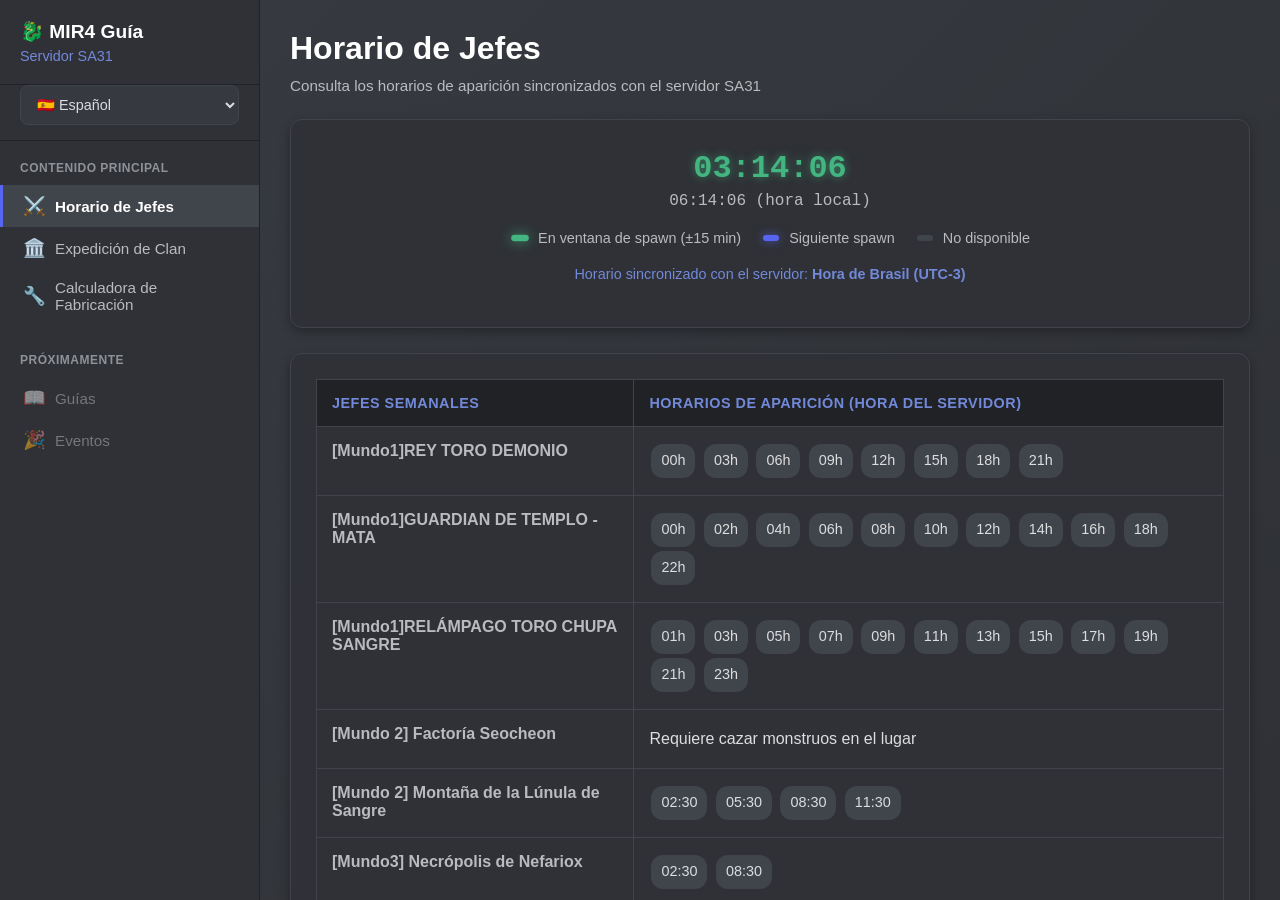
==== index.html @ 3e0d738f "feat: Enhanced crafting calculator with Epic/Legendary tiers - Add rarity selector (Rare/Epic/Legend" ====
<!DOCTYPE html>
<html lang="es">
<head>
    <meta charset="UTF-8">
    <meta name="viewport" content="width=device-width, initial-scale=1.0">
    <title>Guía MIR4 - Servidor SA31</title>
    <meta property="og:title" content="🐉 Guía MIR4 - Servidor SA31 🐉">
    <meta property="og:description" content="Horarios de jefes y recursos de expedición. Sincronizado con SA31 (Brasil).">
    <meta property="og:image" content="https://i.imgur.com/G55wPbB.png">
    <meta property="og:url" content="https://TU-USUARIO.github.io/TU-REPOSITORIO/">

    <link rel="stylesheet" href="css/styles.css">
    <script data-goatcounter="https://cbas.goatcounter.com/count"
            async src="//gc.zgo.at/count.js"></script>
</head>
<body>
    <div class="app-layout">
        <!-- Sidebar de navegación -->
        <aside class="sidebar">
            <div class="sidebar-header">
                <h1>🐉 MIR4 Guía</h1>
                <div class="servidor">Servidor SA31</div>
            </div>

            <!-- Selector de idioma -->
            <div class="language-selector">
                <select id="language-select">
                    <option value="es">🇪🇸 Español</option>
                    <option value="pt">🇧🇷 Português</option>
                    <option value="en">🇺🇸 English</option>
                </select>
            </div>
            
            <nav>
                <div class="nav-section">
                    <div class="nav-section-title" data-translate="navPrincipal">Contenido Principal</div>
                    <div class="nav-item active" data-section="horarios">
                        <span class="nav-item-icon">⚔️</span>
                        <span data-translate="navHorarios">Horario de Jefes</span>
                    </div>
                    <div class="nav-item" data-section="expediciones">
                        <span class="nav-item-icon">🏛️</span>
                        <span data-translate="navExpediciones">Expedición de Clan</span>
                    </div>
                    <div class="nav-item" data-section="fabricacion">
                        <span class="nav-item-icon">🔧</span>
                        <span data-translate="navFabricacion">Calculadora de Fabricación</span>
                    </div>
                </div>

                <div class="nav-section">
                    <div class="nav-section-title" data-translate="navProximamente">Próximamente</div>
                    <div class="nav-item" data-section="guias" style="opacity: 0.5; cursor: not-allowed;">
                        <span class="nav-item-icon">📖</span>
                        <span data-translate="navGuias">Guías</span>
                    </div>
                    <div class="nav-item" data-section="eventos" style="opacity: 0.5; cursor: not-allowed;">
                        <span class="nav-item-icon">🎉</span>
                        <span data-translate="navEventos">Eventos</span>
                    </div>
                </div>
            </nav>
        </aside>
        
        <!-- Contenido principal -->
        <main class="main-content">
            <!-- Sección: Horario de Jefes -->
            <div id="horarios" class="content-section active">
                <div class="section-header">
                    <h2 class="section-title" data-translate="horariosTitulo">⚔️ Horario de Jefes</h2>
                    <p class="section-subtitle" data-translate="horariosSubtitulo">Consulta los horarios de aparición sincronizados con el servidor SA31</p>
                </div>
                
                <div class="card">
                    <div id="reloj-servidor" role="timer" aria-live="polite" aria-atomic="true">
                        <span style="opacity: 0.5;" data-translate="sincronizando">⏳ Sincronizando...</span>
                    </div>

                    <div id="reloj-local">
                        <span style="opacity: 0.5;" data-translate="cargandoLocal">⏳ Cargando hora local...</span>
                    </div>

                    <div class="leyenda-colores">
                        <ul>
                            <li>
                                <span class="hora-spawn ventana-spawn"></span>
                                <span data-translate="leyendaVentana">En ventana de spawn (±15 min)</span>
                            </li>
                            <li>
                                <span class="hora-spawn proximo-spawn"></span>
                                <span data-translate="leyendaProximo">Siguiente spawn</span>
                            </li>
                            <li>
                                <span class="hora-spawn"></span>
                                <span data-translate="leyendaNoDisponible">No disponible</span>
                            </li>
                        </ul>
                    </div>

                    <p class="info-zona-horaria" data-translate="zonaHoraria">Horario sincronizado con el servidor: <strong>Hora de Brasil (UTC-3)</strong></p>
                </div>
                
                <div class="card">
                    <table>
                        <thead>
                            <tr>
                                <th>JEFES SEMANALES</th>
                                <th>Horarios de Aparición (Hora del Servidor)</th>
                            </tr>
                        </thead>
                        <tbody>
                            <tr>
                                <td>[Mundo1]REY TORO DEMONIO </td>
                                <td>
                                    <span class="hora-spawn" data-hora="00:00">00h</span>
                                    <span class="hora-spawn" data-hora="03:00">03h</span>
                                    <span class="hora-spawn" data-hora="06:00">06h</span>
                                    <span class="hora-spawn" data-hora="09:00">09h</span>
                                    <span class="hora-spawn" data-hora="12:00">12h</span>
                                    <span class="hora-spawn" data-hora="15:00">15h</span>
                                    <span class="hora-spawn" data-hora="18:00">18h</span>
                                    <span class="hora-spawn" data-hora="21:00">21h</span>
                                </td>
                            </tr>
                            <tr>
                                <td>[Mundo1]GUARDIAN DE TEMPLO - MATA </td>
                                <td>
                                    <span class="hora-spawn" data-hora="00:00">00h</span>
                                    <span class="hora-spawn" data-hora="02:00">02h</span>
                                    <span class="hora-spawn" data-hora="04:00">04h</span>
                                    <span class="hora-spawn" data-hora="06:00">06h</span>
                                    <span class="hora-spawn" data-hora="08:00">08h</span>
                                    <span class="hora-spawn" data-hora="10:00">10h</span>
                                    <span class="hora-spawn" data-hora="12:00">12h</span>
                                    <span class="hora-spawn" data-hora="14:00">14h</span>
                                    <span class="hora-spawn" data-hora="16:00">16h</span>
                                    <span class="hora-spawn" data-hora="18:00">18h</span>
                                    <span class="hora-spawn" data-hora="22:00">22h</span>
                                </td>
                            </tr>
                            <tr>
                                <td>[Mundo1]RELÁMPAGO TORO CHUPA SANGRE </td>
                                <td>
                                    <span class="hora-spawn" data-hora="01:00">01h</span>
                                    <span class="hora-spawn" data-hora="03:00">03h</span>
                                    <span class="hora-spawn" data-hora="05:00">05h</span>
                                    <span class="hora-spawn" data-hora="07:00">07h</span>
                                    <span class="hora-spawn" data-hora="09:00">09h</span>
                                    <span class="hora-spawn" data-hora="11:00">11h</span>
                                    <span class="hora-spawn" data-hora="13:00">13h</span>
                                    <span class="hora-spawn" data-hora="15:00">15h</span>
                                    <span class="hora-spawn" data-hora="17:00">17h</span>
                                    <span class="hora-spawn" data-hora="19:00">19h</span>
                                    <span class="hora-spawn" data-hora="21:00">21h</span>
                                    <span class="hora-spawn" data-hora="23:00">23h</span>
                                </td>
                            </tr>
                            <tr>
                                <td>[Mundo 2] Factoría Seocheon</td>
                                <td>Requiere cazar monstruos en el lugar</td>
                            </tr>
                            <tr>
                                <td>[Mundo 2] Montaña de la Lúnula de Sangre</td>
                                <td>
                                    <span class="hora-spawn" data-hora="02:30">02:30</span>
                                    <span class="hora-spawn" data-hora="05:30">05:30</span>
                                    <span class="hora-spawn" data-hora="08:30">08:30</span>
                                    <span class="hora-spawn" data-hora="11:30">11:30</span>
                                </td>
                            </tr>
                            <tr>
                                <td>[Mundo3] Necrópolis de Nefariox</td>
                                <td>
                                    <span class="hora-spawn" data-hora="02:30">02:30</span>
                                    <span class="hora-spawn" data-hora="08:30">08:30</span>
                                </td>
                            </tr>
                            <tr>
                                <td>[Mundo 3] Planicie de las Víboras Monstruosas</td>
                                <td>
                                    <span class="hora-spawn" data-hora="01:30">01:30</span>
                                    <span class="hora-spawn" data-hora="03:30">03:30</span>
                                    <span class="hora-spawn" data-hora="05:30">05:30</span>
                                    <span class="hora-spawn" data-hora="07:30">07:30</span>
                                    <span class="hora-spawn" data-hora="09:30">09:30</span>
                                    <span class="hora-spawn" data-hora="11:30">11:30</span>
                                </td>
                            </tr>
                            <tr>
                                <td>[Mundo 3] Tumba de Rockcut </td>
                                <td>
                                    <span class="hora-spawn" data-hora="03:30">03:30</span>
                                    <span class="hora-spawn" data-hora="09:30">09:30</span>
                                </td>
                            </tr>
                            <tr>
                                <td>[Mundo 3] Tumba de Rockcut </td>
                                <td>
                                    <span class="hora-spawn" data-hora="02:30">02:30</span>
                                    <span class="hora-spawn" data-hora="05:30">05:30</span>
                                    <span class="hora-spawn" data-hora="08:30">08:30</span>
                                    <span class="hora-spawn" data-hora="11:30">11:30</span>
                                </td>
                            </tr>
                            <tr>
                                <td>[Mundo4]KURILAIKA</td>
                                <td>
                                    <span class="hora-spawn" data-hora="00:00">00h</span>
                                    <span class="hora-spawn" data-hora="03:00">03h</span>
                                    <span class="hora-spawn" data-hora="06:00">06h</span>
                                    <span class="hora-spawn" data-hora="09:00">09h</span>
                                    <span class="hora-spawn" data-hora="12:00">12h</span>
                                    <span class="hora-spawn" data-hora="15:00">15h</span>
                                    <span class="hora-spawn" data-hora="18:00">18h</span>
                                    <span class="hora-spawn" data-hora="21:00">21h</span>
                                </td>
                            </tr>
                            <tr>
                                <td>NEFARIO DIGNIDAD INQUEBRANTABLE (Mundo 4)</td>
                                <td>
                                    <span class="hora-spawn" data-hora="00:00">00h</span>
                                    <span class="hora-spawn" data-hora="02:00">02h</span>
                                    <span class="hora-spawn" data-hora="04:00">04h</span>
                                    <span class="hora-spawn" data-hora="06:00">06h</span>
                                    <span class="hora-spawn" data-hora="08:00">08h</span>
                                    <span class="hora-spawn" data-hora="10:00">10h</span>
                                    <span class="hora-spawn" data-hora="12:00">12h</span>
                                    <span class="hora-spawn" data-hora="14:00">14h</span>
                                    <span class="hora-spawn" data-hora="16:00">16h</span>
                                    <span class="hora-spawn" data-hora="18:00">18h</span>
                                    <span class="hora-spawn" data-hora="20:00">20h</span>
                                    <span class="hora-spawn" data-hora="22:00">22h</span>
                                </td>
                            </tr>
                            <tr>
                                <td>[Mundo 5] Campo de Hielo del Dragón Noveno</td>
                                <td>Requiere cazar monstruos en el lugar</td>
                            </tr>
                            <tr>
                                <td>[Mundo 5] Gran Muralla de Sabuk</td>
                                <td>
                                    <span class="hora-spawn" data-hora="03:30">03:30</span>
                                    <span class="hora-spawn" data-hora="06:30">06:30</span>
                                    <span class="hora-spawn" data-hora="09:30">09:30</span>
                                    <span class="hora-spawn" data-hora="12:30">12:30</span>
                                </td>
                            </tr>
                            <tr>
                                <td>[Mundo 5] Templo Ilusorio</td>
                                <td>
                                    <span class="hora-spawn" data-hora="01:30">01:30</span>
                                    <span class="hora-spawn" data-hora="04:30">04:30</span>
                                    <span class="hora-spawn" data-hora="07:30">07:30</span>
                                    <span class="hora-spawn" data-hora="10:30">10:30</span>
                                </td>
                            </tr>
                            <tr>
                                <td>[Mundo 6] Abismo de la Mina Demoníaca</td>
                                <td>
                                    <span class="hora-spawn" data-hora="01:30">01:30</span>
                                    <span class="hora-spawn" data-hora="03:30">03:30</span>
                                    <span class="hora-spawn" data-hora="05:30">05:30</span>
                                    <span class="hora-spawn" data-hora="07:30">07:30</span>
                                    <span class="hora-spawn" data-hora="09:30">09:30</span>
                                    <span class="hora-spawn" data-hora="11:30">11:30</span>
                                </td>
                            </tr>
                            <tr>
                                <td>[Mundo 6] Ciudad de Bicheon </td>
                                <td>
                                    <span class="hora-spawn" data-hora="02:30">02:30</span>
                                    <span class="hora-spawn" data-hora="04:30">04:30</span>
                                    <span class="hora-spawn" data-hora="06:30">06:30</span>
                                    <span class="hora-spawn" data-hora="08:30">08:30</span>
                                    <span class="hora-spawn" data-hora="10:30">10:30</span>
                                    <span class="hora-spawn" data-hora="12:30">12:30</span>
                                </td>
                            </tr>
                            <tr>
                                <td>[Mundo 6] Ciudad de Bicheon </td>
                                <td>
                                    <span class="hora-spawn" data-hora="04:30">04:30</span>
                                    <span class="hora-spawn" data-hora="10:30">10:30</span>
                                </td>
                            </tr>
                            <tr>
                                <td>[Mundo 6] Bosques Fantasmas</td>
                                <td>
                                    <span class="hora-spawn" data-hora="05:30">05:30</span>
                                    <span class="hora-spawn" data-hora="11:30">11:30</span>
                                </td>
                            </tr>
                            <tr>
                                <td>[Mundo 6] Laberinto de Bicheon</td>
                                <td>
                                    <span class="hora-spawn" data-hora="06:30">06:30</span>
                                    <span class="hora-spawn" data-hora="12:30">12:30</span>
                                </td>
                            </tr>
                            <tr>
                                <td>[Mundo7]YIUN</td>
                                <td>
                                    <span class="hora-spawn" data-hora="02:00">02h</span>
                                    <span class="hora-spawn" data-hora="05:00">05h</span>
                                    <span class="hora-spawn" data-hora="08:00">08h</span>
                                    <span class="hora-spawn" data-hora="11:00">11h</span>
                                    <span class="hora-spawn" data-hora="14:00">14h</span>
                                    <span class="hora-spawn" data-hora="17:00">17h</span>
                                    <span class="hora-spawn" data-hora="20:00">20h</span>
                                    <span class="hora-spawn" data-hora="23:00">23h</span>
                                </td>
                            </tr>
                            <tr>
                                <td>[Mundo7]TAEHYUL</td>
                                <td>
                                    <span class="hora-spawn" data-hora="01:00">01h</span>
                                    <span class="hora-spawn" data-hora="03:00">03h</span>
                                    <span class="hora-spawn" data-hora="05:00">05h</span>
                                    <span class="hora-spawn" data-hora="07:00">07h</span>
                                    <span class="hora-spawn" data-hora="09:00">09h</span>
                                    <span class="hora-spawn" data-hora="11:00">11h</span>
                                    <span class="hora-spawn" data-hora="13:00">13h</span>
                                    <span class="hora-spawn" data-hora="15:00">15h</span>
                                    <span class="hora-spawn" data-hora="17:00">17h</span>
                                    <span class="hora-spawn" data-hora="19:00">19h</span>
                                    <span class="hora-spawn" data-hora="21:00">21h</span>
                                    <span class="hora-spawn" data-hora="23:00">23h</span>
                                </td>
                            </tr>
                            <tr>
                                <td>[Mundo8]YEO WIHUANG</td>
                                <td>
                                    <span class="hora-spawn" data-hora="01:00">01h</span>
                                    <span class="hora-spawn" data-hora="05:00">05h</span>
                                    <span class="hora-spawn" data-hora="09:00">09h</span>
                                    <span class="hora-spawn" data-hora="13:00">13h</span>
                                    <span class="hora-spawn" data-hora="17:00">17h</span>
                                    <span class="hora-spawn" data-hora="21:00">21h</span>
                                </td>
                            </tr>
                            <tr>
                                <td>[Mundo 8] Círculo de Sello de los Gigantes Blancos</td>
                                <td>
                                    <span class="hora-spawn" data-hora="01:00">01h</span>
                                    <span class="hora-spawn" data-hora="05:00">05h</span>
                                    <span class="hora-spawn" data-hora="09:00">09h</span>
                                </td>
                            </tr>
                            <tr>
                                <td>Mundo del Vacío (Espejismo del Barco 4F)</td>
                                <td>Instantáneo</td>
                            </tr>
                        </tbody>
                    </table>
                </div>
            </div>

            <!-- Sección: Expedición de Clan -->
            <div id="expediciones" class="content-section">
                <div class="section-header">
                    <h2 class="section-title">🏛️ Expedición de Clan</h2>
                    <p class="section-subtitle">Calcula los recursos necesarios y estatuas obtenidas</p>
                </div>
                
                <div class="card">
                    <table class="expedicion-table">
                        <thead>
                            <tr>
                                <th>Seleccionar</th>
                                <th>Expedición de Clan</th>
                                <th><span class="icono-recurso">🪙</span>Cobre</th>
                                <th><span class="icono-recurso">⚔️</span>Acero</th>
                                <th><span class="icono-recurso">⚡</span>Energía</th>
                                <th><span class="icono-recurso">🗿</span>Estatuas</th>
                                <th><span class="icono-recurso">💰</span>Oro (Resummon)</th>
                            </tr>
                        </thead>
                        <tbody>
                            <tr>
                                <td><input type="checkbox" class="expedicion-checkbox" data-cobre="2500" data-acero="125000" data-energia="125000" data-estatuas="2" data-oro="1000"></td>
                                <td>Espíritu Zorro</td>
                                <td><span class="recurso-valor">2,500</span></td>
                                <td><span class="recurso-valor">125,000</span></td>
                                <td><span class="recurso-valor">125,000</span></td>
                                <td><span class="estatuas-valor">2</span></td>
                                <td><span class="oro-valor">1,000</span></td>
                            </tr>
                            <tr>
                                <td><input type="checkbox" class="expedicion-checkbox" data-cobre="5000" data-acero="250000" data-energia="250000" data-estatuas="4" data-oro="1200"></td>
                                <td>Tormenta Demoníaca</td>
                                <td><span class="recurso-valor">5,000</span></td>
                                <td><span class="recurso-valor">250,000</span></td>
                                <td><span class="recurso-valor">250,000</span></td>
                                <td><span class="estatuas-valor">4</span></td>
                                <td><span class="oro-valor">1,200</span></td>
                            </tr>
                            <tr>
                                <td><input type="checkbox" class="expedicion-checkbox" data-cobre="7500" data-acero="375000" data-energia="375000" data-estatuas="6" data-oro="1400"></td>
                                <td> demonio de Roca Infernal</td>
                                <td><span class="recurso-valor">7,500</span></td>
                                <td><span class="recurso-valor">375,000</span></td>
                                <td><span class="recurso-valor">375,000</span></td>
                                <td><span class="estatuas-valor">6</span></td>
                                <td><span class="oro-valor">1,400</span></td>
                            </tr>
                            <tr>
                                <td><input type="checkbox" class="expedicion-checkbox" data-cobre="10000" data-acero="500000" data-energia="500000" data-estatuas="8" data-oro="1600"></td>
                                <td>Diablo de Luna Roja</td>
                                <td><span class="recurso-valor">10,000</span></td>
                                <td><span class="recurso-valor">500,000</span></td>
                                <td><span class="recurso-valor">500,000</span></td>
                                <td><span class="estatuas-valor">8</span></td>
                                <td><span class="oro-valor">1,600</span></td>
                            </tr>
                            <tr>
                                <td><input type="checkbox" class="expedicion-checkbox" data-cobre="12500" data-acero="625000" data-energia="625000" data-estatuas="10" data-oro="1800"></td>
                                <td>Abominación Infernal</td>
                                <td><span class="recurso-valor">12,500</span></td>
                                <td><span class="recurso-valor">625,000</span></td>
                                <td><span class="recurso-valor">625,000</span></td>
                                <td><span class="estatuas-valor">10</span></td>
                                <td><span class="oro-valor">1,800</span></td>
                            </tr>
                            <tr>
                                <td><input type="checkbox" class="expedicion-checkbox" data-cobre="15000" data-acero="750000" data-energia="750000" data-estatuas="12" data-oro="2000"></td>
                                <td>Dragón de Trueno Azul</td>
                                <td><span class="recurso-valor">15,000</span></td>
                                <td><span class="recurso-valor">750,000</span></td>
                                <td><span class="recurso-valor">750,000</span></td>
                                <td><span class="estatuas-valor">12</span></td>
                                <td><span class="oro-valor">2,000</span></td>
                            </tr>
                            <tr>
                                <td><input type="checkbox" class="expedicion-checkbox" data-cobre="17500" data-acero="875000" data-energia="875000" data-estatuas="14" data-oro="2200"></td>
                                <td>Emperador de Llama Azure</td>
                                <td><span class="recurso-valor">17,500</span></td>
                                <td><span class="recurso-valor">875,000</span></td>
                                <td><span class="recurso-valor">875,000</span></td>
                                <td><span class="estatuas-valor">14</span></td>
                                <td><span class="oro-valor">2,200</span></td>
                            </tr>
                            <tr>
                                <td><input type="checkbox" class="expedicion-checkbox" data-cobre="20000" data-acero="1000000" data-energia="1000000" data-estatuas="16" data-oro="2400"></td>
                                <td>Escorpión Serpentino Sanguinario</td>
                                <td><span class="recurso-valor">20,000</span></td>
                                <td><span class="recurso-valor">1,000,000</span></td>
                                <td><span class="recurso-valor">1,000,000</span></td>
                                <td><span class="estatuas-valor">16</span></td>
                                <td><span class="oro-valor">2,400</span></td>
                            </tr>
                            <tr>
                                <td><input type="checkbox" class="expedicion-checkbox" data-cobre="22500" data-acero="1125000" data-energia="1125000" data-estatuas="18" data-oro="2600"></td>
                                <td>Bestia Demoníaca Absorbedora de Almas</td>
                                <td><span class="recurso-valor">22,500</span></td>
                                <td><span class="recurso-valor">1,125,000</span></td>
                                <td><span class="recurso-valor">1,125,000</span></td>
                                <td><span class="estatuas-valor">18</span></td>
                                <td><span class="oro-valor">2,600</span></td>
                            </tr>
                            <tr>
                                <td><input type="checkbox" class="expedicion-checkbox" data-cobre="25000" data-acero="1250000" data-energia="1250000" data-estatuas="20" data-oro="2800"></td>
                                <td>Chakravarti Darkmaur</td>
                                <td><span class="recurso-valor">25,000</span></td>
                                <td><span class="recurso-valor">1,250,000</span></td>
                                <td><span class="recurso-valor">1,250,000</span></td>
                                <td><span class="estatuas-valor">20</span></td>
                                <td><span class="oro-valor">2,800</span></td>
                            </tr>
                            <tr>
                                <td><input type="checkbox" class="expedicion-checkbox" data-cobre="27500" data-acero="1375000" data-energia="1375000" data-estatuas="22" data-oro="3000"></td>
                                <td>Deidad Demoníaca de Hielo MAJ</td>
                                <td><span class="recurso-valor">27,500</span></td>
                                <td><span class="recurso-valor">1,375,000</span></td>
                                <td><span class="recurso-valor">1,375,000</span></td>
                                <td><span class="estatuas-valor">22</span></td>
                                <td><span class="oro-valor">3,000</span></td>
                            </tr>
                        </tbody>
                    </table>
                    
                    <!-- Panel de Totales -->
                    <div class="totales-container">
                        <div class="totales-title">📊 Total de Recursos Seleccionados</div>
                        <div class="totales-grid">
                            <div class="total-item">
                                <div class="total-label">
                                    <span class="icono-recurso">🪙</span>
                                    <span>Cobre Total</span>
                                </div>
                                <div class="total-valor total-cobre" id="total-cobre">0</div>
                            </div>
                            <div class="total-item">
                                <div class="total-label">
                                    <span class="icono-recurso">⚔️</span>
                                    <span>Acero Total</span>
                                </div>
                                <div class="total-valor total-acero" id="total-acero">0</div>
                            </div>
                            <div class="total-item">
                                <div class="total-label">
                                    <span class="icono-recurso">⚡</span>
                                    <span>Energía Total</span>
                                </div>
                                <div class="total-valor total-energia" id="total-energia">0</div>
                            </div>
                            <div class="total-item">
                                <div class="total-label">
                                    <span class="icono-recurso">🗿</span>
                                    <span>Estatuas Totales</span>
                                </div>
                                <div class="total-valor total-estatuas" id="total-estatuas">0</div>
                            </div>
                            <div class="total-item">
                                <div class="total-label">
                                    <span class="icono-recurso">💰</span>
                                    <span>Oro Total (Resummon)</span>
                                </div>
                                <div class="total-valor total-oro" id="total-oro">0</div>
                            </div>
                        </div>
                    </div>
                </div>
            </div>

            <!-- Sección: Calculadora de Fabricación -->
            <div id="fabricacion" class="content-section">
                <div class="section-header">
                    <h2 class="section-title" data-translate="fabricacionTitulo">🔧 Calculadora de Forjado</h2>
                    <p class="section-subtitle" data-translate="fabricacionSubtitulo">Calcula los materiales necesarios para fabricar equipos épicos y legendarios</p>
                </div>

                <div class="card fabricacion-card">
                    <div class="fabricacion-layout">
                        <div class="fabricacion-controles">
                            <!-- Selector de Rareza -->
                            <h3 data-translate="fabricacionSelectType">Rareza Objetivo</h3>
                            <div class="rareza-botones">
                                <button class="rare-btn" data-rarity="rare">
                                    <span class="rare-icon rare">R</span>
                                    <span data-translate="rarityRare">Raro (Azul)</span>
                                </button>
                                <button class="rare-btn" data-rarity="epic">
                                    <span class="rare-icon epic">E</span>
                                    <span data-translate="rarityEpic">Épico (Morado)</span>
                                </button>
                                <button class="rare-btn active" data-rarity="legendary">
                                    <span class="rare-icon legendary">L</span>
                                    <span data-translate="rarityLegendary">Legendario (Naranja)</span>
                                </button>
                            </div>

                            <h3 data-translate="fabricacionSelectType">Seleccionar Categoría</h3>
                            <div class="tipo-botones">
                                <img src="images/escama.png" alt="Armas" id="armaswitch" class="tipo-btn active" title="Armas">
                                <img src="images/skin.png" alt="Armadura" id="ropaswitch" class="tipo-btn" title="Armadura">
                                <img src="images/horn.png" alt="Accesorios" id="hornswitch" class="tipo-btn" title="Accesorios">
                                <img src="images/garraR.png" alt="Garra" id="garraR" class="tipo-btn" title="Garra (Armas)">
                                <img src="images/ojitoR.png" alt="Ojo" id="ojitoR" class="tipo-btn" title="Ojo (Accesorios)">
                            </div>

                            <h3 data-translate="fabricacionTuInventario">Tu Inventario</h3>

                            <div class="inventario-grid">
                                <div class="inv-item">
                                    <div class="inv-label">🟢 PSL Verde</div>
                                    <input type="number" id="psli" placeholder="0" min="0">
                                </div>
                                <div class="inv-item">
                                    <div class="inv-label">🔵 PSL Azul</div>
                                    <input type="number" id="rpsli" placeholder="0" min="0">
                                </div>
                                <div class="inv-item">
                                    <div class="inv-label">🔴 PSL Rojo</div>
                                    <input type="number" id="hpsli" placeholder="0" min="0">
                                </div>
                            </div>

                            <div class="inventario-grid">
                                <div class="inv-item">
                                    <div class="inv-label">🟢 OM Verde</div>
                                    <input type="number" id="ci" placeholder="0" min="0">
                                </div>
                                <div class="inv-item">
                                    <div class="inv-label">🔵 OM Azul</div>
                                    <input type="number" id="rci" placeholder="0" min="0">
                                </div>
                                <div class="inv-item">
                                    <div class="inv-label">🔴 OM Rojo</div>
                                    <input type="number" id="hci" placeholder="0" min="0">
                                </div>
                            </div>

                            <div class="inventario-grid">
                                <div class="inv-item">
                                    <div class="inv-label">🟢 Acero Verde</div>
                                    <input type="number" id="ai" placeholder="0" min="0">
                                </div>
                                <div class="inv-item">
                                    <div class="inv-label">🔵 Acero Azul</div>
                                    <input type="number" id="rai" placeholder="0" min="0">
                                </div>
                                <div class="inv-item">
                                    <div class="inv-label">🔴 Acero Rojo</div>
                                    <input type="number" id="hai" placeholder="0" min="0">
                                </div>
                            </div>

                            <div class="inventario-grid">
                                <div class="inv-item">
                                    <div class="inv-label">🟢 Platino Verde</div>
                                    <input type="number" id="platv" placeholder="0" min="0">
                                </div>
                                <div class="inv-item">
                                    <div class="inv-label">🔵 Platino Azul</div>
                                    <input type="number" id="plata" placeholder="0" min="0">
                                </div>
                                <div class="inv-item">
                                    <div class="inv-label">🔴 Platino Rojo</div>
                                    <input type="number" id="platr" placeholder="0" min="0">
                                </div>
                            </div>

                            <h3 data-translate="fabricacionRecursos">Recursos</h3>
                            <div class="recursos-grid">
                                <div class="inv-item">
                                    <div class="inv-label">💎 Polvo Mágico</div>
                                    <input type="number" id="polvoi" placeholder="0" min="0">
                                </div>
                                <div class="inv-item">
                                    <div class="inv-label">🪙 Cobre</div>
                                    <input type="number" id="cobrei" placeholder="0" min="0">
                                </div>
                            </div>
                            <div class="recursos-grid">
                                <div class="inv-item">
                                    <div class="inv-label">💰 Monedas (x10k)</div>
                                    <input type="number" id="mplata" placeholder="0" min="0">
                                </div>
                                <div class="inv-item">
                                    <div class="inv-label">🎫 Dragon's Soul</div>
                                    <input type="number" id="dsi" placeholder="0" min="0">
                                </div>
                            </div>

                            <!-- Recursos Epic/Legendary -->
                            <div class="recursos-avanzados">
                                <h4>Recursos Especiales</h4>
                                <div class="recursos-grid">
                                    <div class="inv-item">
                                        <div class="inv-label">✨ Polvo Brillante</div>
                                        <input type="number" id="polvob" placeholder="0" min="0">
                                    </div>
                                    <div class="inv-item">
                                        <div class="inv-label">⬛ Hierro Oscuro</div>
                                        <input type="number" id="hierroo" placeholder="0" min="0">
                                    </div>
                                </div>
                                <div class="recursos-grid">
                                    <div class="inv-item">
                                        <div class="inv-label">🐉 Dragon Steel</div>
                                        <input type="number" id="dragons" placeholder="0" min="0">
                                    </div>
                                </div>
                            </div>
                        </div>

                        <div class="fabricacion-resultados">
                            <div class="resultado-box main-result">
                                <h4 data-translate="fabricacionResultadoItems">Materiales Necesarios</h4>
                                <div id="resultado" class="resultado-content"></div>
                            </div>
                        </div>
                    </div>
                </div>
            </div>
        </main>
    </div>

    <script src="js/main.js"></script>
    <script src="js/crafting.js"></script>
</body>
</html>
---- css/styles.css ----
/* ====== BASE STYLES ====== */
* {
    box-sizing: border-box;
    margin: 0;
    padding: 0;
}

body {
    font-family: -apple-system, BlinkMacSystemFont, 'Segoe UI', Roboto, Helvetica, Arial, sans-serif;
    background: linear-gradient(135deg, #2c2f33 0%, #23272a 100%);
    color: #dcddde;
    height: 100vh;
    overflow: hidden;
}

/* ====== LAYOUT ====== */
.app-layout {
    display: flex;
    height: 100vh;
}

/* ====== SIDEBAR ====== */
.sidebar {
    width: 260px;
    background-color: #2f3136;
    border-right: 1px solid #202225;
    display: flex;
    flex-direction: column;
    overflow-y: auto;
}

.sidebar-header {
    padding: 20px;
    border-bottom: 1px solid #202225;
}

.sidebar-header h1 {
    color: #ffffff;
    font-size: 1.2em;
    margin-bottom: 5px;
}

.sidebar-header .servidor {
    color: #7289da;
    font-size: 0.9em;
    font-weight: normal;
}

/* ====== LANGUAGE SELECTOR ====== */
.language-selector {
    padding: 0 20px 15px 20px;
    border-bottom: 1px solid #202225;
}

#language-select {
    width: 100%;
    padding: 10px 12px;
    background-color: #36393f;
    color: #dcddde;
    border: 1px solid #40444b;
    border-radius: 8px;
    font-size: 0.9em;
    cursor: pointer;
    transition: all 0.2s ease;
}

#language-select:hover {
    background-color: #40444b;
    border-color: #5865F2;
}

#language-select:focus {
    outline: none;
    border-color: #5865F2;
    box-shadow: 0 0 0 2px rgba(88, 101, 242, 0.3);
}

#language-select option {
    background-color: #2f3136;
    color: #dcddde;
}

/* ====== NAVIGATION ====== */
.nav-section {
    padding: 10px 0;
}

.nav-section-title {
    padding: 10px 20px;
    color: #8e9297;
    font-size: 0.75em;
    text-transform: uppercase;
    font-weight: 600;
    letter-spacing: 0.5px;
}

.nav-item {
    padding: 10px 20px;
    color: #b9bbbe;
    cursor: pointer;
    transition: all 0.2s ease;
    display: flex;
    align-items: center;
    gap: 12px;
    font-size: 0.95em;
    border-left: 3px solid transparent;
}

.nav-item:hover {
    background-color: #36393f;
    color: #dcddde;
}

.nav-item.active {
    background-color: #40444b;
    color: #ffffff;
    border-left-color: #5865F2;
    font-weight: 600;
}

.nav-item-icon {
    font-size: 1.2em;
    width: 20px;
    text-align: center;
}

/* ====== MAIN CONTENT ====== */
.main-content {
    flex: 1;
    overflow-y: auto;
    padding: 30px;
    background: linear-gradient(135deg, #36393f 0%, #2f3136 100%);
}

.content-section {
    display: none;
    animation: fadeIn 0.3s ease;
}

.content-section.active {
    display: block;
}

@keyframes fadeIn {
    from { opacity: 0; transform: translateY(10px); }
    to { opacity: 1; transform: translateY(0); }
}

.section-header {
    margin-bottom: 25px;
}

.section-title {
    color: #ffffff;
    font-size: 2em;
    margin-bottom: 10px;
}

.section-subtitle {
    color: #b9bbbe;
    font-size: 0.95em;
}

/* ====== CARDS ====== */
.card {
    background-color: #2f3136;
    padding: 25px;
    border-radius: 12px;
    box-shadow: 0 4px 12px rgba(0,0,0,0.3);
    margin-bottom: 25px;
    border: 1px solid #40444b;
}

/* ====== CLOCK STYLES ====== */
#reloj-servidor {
    text-align: center;
    font-size: 2em;
    font-family: 'Courier New', Courier, monospace;
    color: #43b581;
    margin: 5px 0;
    font-weight: bold;
    text-shadow: 0 0 8px rgba(67, 181, 129, 0.6);
}

#reloj-local {
    text-align: center;
    font-size: 1em;
    font-family: 'Courier New', Courier, monospace;
    color: #b9bbbe;
    margin: 0 0 20px 0;
    font-weight: normal;
}

/* ====== LEGEND ====== */
.leyenda-colores {
    text-align: center;
    margin-bottom: 20px;
    color: #b9bbbe;
    font-size: 0.9em;
}

.leyenda-colores ul {
    list-style: none;
    padding: 0;
    margin: 0;
    display: flex;
    justify-content: center;
    align-items: center;
    flex-wrap: wrap;
    gap: 20px;
}

.leyenda-colores li {
    display: flex;
    align-items: center;
    gap: 8px;
}

.info-zona-horaria {
    text-align: center;
    color: #7289da;
    font-size: 0.9em;
    margin-bottom: 20px;
}

/* ====== TABLES ====== */
table {
    width: 100%;
    border-collapse: collapse;
}

th, td {
    border: 1px solid #40444b;
    padding: 15px;
    text-align: left;
}

th {
    background-color: #202225;
    color: #7289da;
    font-weight: 600;
    text-transform: uppercase;
    font-size: 0.9em;
    letter-spacing: 0.5px;
}

td:first-child {
    font-weight: bold;
    color: #b9bbbe;
    width: 35%;
    vertical-align: top;
}

td:last-child {
    line-height: 1.8;
}

/* ====== SPAWN TIMES ====== */
.hora-spawn {
    display: inline-block;
    background-color: #40444b;
    padding: 4px 10px;
    border-radius: 12px;
    margin: 2px;
    font-size: 0.9em;
    transition: all 0.5s cubic-bezier(0.4, 0, 0.2, 1);
}

.leyenda-colores .hora-spawn {
    font-size: 0.8em;
    padding: 3px 8px;
}

.ventana-spawn {
    background-color: #43b581 !important;
    color: #ffffff;
    font-weight: bold;
    transform: scale(1.1);
    box-shadow: 0 0 12px rgba(67, 181, 129, 0.8);
    animation: pulse 1.5s infinite;
}

.proximo-spawn {
    background-color: #5865F2 !important;
    color: #ffffff;
    font-weight: bold;
    box-shadow: 0 0 10px rgba(88, 101, 242, 0.7);
}

@keyframes pulse {
    0% { box-shadow: 0 0 0 0 rgba(67, 181, 129, 0.7); }
    70% { box-shadow: 0 0 0 10px rgba(67, 181, 129, 0); }
    100% { box-shadow: 0 0 0 0 rgba(67, 181, 129, 0); }
}

/* ====== EXPEDITION TABLE ====== */
.expedicion-table {
    width: 100%;
    border-collapse: collapse;
}

.expedicion-table th {
    background: linear-gradient(135deg, #5865F2 0%, #7289da 100%);
    color: #ffffff;
    padding: 12px;
    font-weight: 600;
    text-align: center;
    border: 1px solid #40444b;
}

.expedicion-table th:first-child {
    width: 100px;
    white-space: nowrap;
}

.expedicion-table td {
    text-align: center;
    padding: 12px;
    border: 1px solid #40444b;
    background-color: #36393f;
    transition: background-color 0.3s ease;
}

.expedicion-table td:first-child {
    width: 100px;
}

.expedicion-table tbody tr:hover {
    background-color: #40444b;
}

.expedicion-table tbody tr.selected {
    background-color: #2d4a2e !important;
    border: 2px solid #43b581;
}

.expedicion-table tbody tr.selected td {
    background-color: #2d4a2e;
}

.expedicion-table td:nth-child(2) {
    text-align: left;
    font-weight: bold;
    color: #faa61a;
    width: auto;
}

.expedicion-checkbox {
    width: 18px;
    height: 18px;
    cursor: pointer;
    accent-color: #43b581;
}

/* ====== TOTALS PANEL ====== */
.totales-container {
    background: linear-gradient(135deg, #2d3e50 0%, #34495e 100%);
    border-radius: 12px;
    padding: 20px;
    margin-top: 20px;
    border: 2px solid #43b581;
    box-shadow: 0 4px 12px rgba(67, 181, 129, 0.3);
}

.totales-title {
    text-align: center;
    color: #43b581;
    font-size: 1.3em;
    font-weight: bold;
    margin-bottom: 15px;
    text-transform: uppercase;
    letter-spacing: 1px;
}

.totales-grid {
    display: grid;
    grid-template-columns: repeat(auto-fit, minmax(200px, 1fr));
    gap: 15px;
}

.total-item {
    background-color: #2f3136;
    padding: 15px;
    border-radius: 8px;
    text-align: center;
    border: 1px solid #40444b;
    transition: transform 0.2s ease, box-shadow 0.2s ease;
}

.total-item:hover {
    transform: translateY(-2px);
    box-shadow: 0 4px 8px rgba(0, 0, 0, 0.3);
}

.total-label {
    color: #b9bbbe;
    font-size: 0.9em;
    margin-bottom: 8px;
    display: flex;
    align-items: center;
    justify-content: center;
    gap: 5px;
}

.total-valor {
    font-size: 1.5em;
    font-weight: bold;
    font-family: 'Courier New', Courier, monospace;
}

.total-cobre { color: #f39c12; }
.total-acero { color: #95a5a6; }
.total-energia { color: #3498db; }
.total-estatuas { color: #faa61a; }
.total-oro { color: #f1c40f; }

.recurso-valor {
    color: #43b581;
    font-weight: bold;
    font-family: 'Courier New', Courier, monospace;
}

.estatuas-valor {
    color: #faa61a;
    font-weight: bold;
    font-size: 1.1em;
}

.oro-valor {
    color: #f1c40f;
    font-weight: bold;
    font-family: 'Courier New', Courier, monospace;
}

.icono-recurso {
    font-size: 1.2em;
    margin-right: 5px;
}

/* ====== FABRICACIÓN CALCULATOR ====== */
.fabricacion-card {
    padding: 20px;
}

.fabricacion-layout {
    display: grid;
    grid-template-columns: 1fr 1fr;
    gap: 30px;
}

.fabricacion-controles h3 {
    color: #7289da;
    font-size: 0.9em;
    text-transform: uppercase;
    letter-spacing: 0.5px;
    margin-bottom: 15px;
    margin-top: 20px;
}

.fabricacion-controles h3:first-child {
    margin-top: 0;
}

.tipo-botones {
    display: flex;
    gap: 15px;
    justify-content: center;
    margin-bottom: 20px;
    flex-wrap: wrap;
}

.tipo-btn {
    width: 70px;
    height: 70px;
    cursor: pointer;
    opacity: 0.5;
    transition: all 0.2s ease;
    border-radius: 10px;
    padding: 8px;
    background-color: #36393f;
}

.tipo-btn:hover {
    opacity: 0.8;
    transform: scale(1.05);
}

.tipo-btn.active {
    opacity: 1;
    border: 2px solid #5865F2;
    box-shadow: 0 0 10px rgba(88, 101, 242, 0.5);
}

.inventario-grid, .recursos-grid {
    display: grid;
    grid-template-columns: repeat(3, 1fr);
    gap: 10px;
    margin-bottom: 15px;
}

.inv-item {
    display: flex;
    flex-direction: column;
    gap: 5px;
}

.inv-item.full-width {
    grid-column: 1 / -1;
}

.inv-label {
    font-size: 0.75em;
    color: #b9bbbe;
}

.inv-item input {
    background-color: #40444b;
    border: 1px solid #5865F2;
    border-radius: 8px;
    padding: 10px;
    color: #ffffff;
    font-size: 1em;
    text-align: center;
    width: 100%;
    transition: border-color 0.2s ease, box-shadow 0.2s ease;
}

.inv-item input:focus {
    outline: none;
    border-color: #7289da;
    box-shadow: 0 0 8px rgba(114, 137, 218, 0.4);
}

.inventario-section {
    display: flex;
    flex-direction: column;
    gap: 5px;
    margin-bottom: 15px;
}

.inv-row {
    display: flex;
    gap: 5px;
    justify-content: center;
}

.inv-slot {
    width: 45px;
    height: 45px;
    background-size: contain;
    background-repeat: no-repeat;
    background-position: center;
    background-color: #36393f;
    border-radius: 8px;
    border: 1px solid #40444b;
}

.btn-calcular {
    width: 100%;
    padding: 15px;
    background: linear-gradient(135deg, #43b581 0%, #3d9a70 100%);
    color: white;
    border: none;
    border-radius: 10px;
    font-size: 1.1em;
    font-weight: bold;
    cursor: pointer;
    transition: all 0.2s ease;
    margin-bottom: 25px;
}

.btn-calcular:hover {
    background: linear-gradient(135deg, #4fc590 0%, #45a87d 100%);
    transform: translateY(-2px);
    box-shadow: 0 4px 12px rgba(67, 181, 129, 0.4);
}

.btn-calcular:active {
    transform: scale(0.98);
}

.resultado-box {
    background-color: #36393f;
    border-radius: 10px;
    padding: 15px;
    margin-bottom: 15px;
    border: 1px solid #40444b;
}

.resultado-box h4 {
    color: #7289da;
    font-size: 0.85em;
    text-transform: uppercase;
    margin-bottom: 10px;
    padding-bottom: 8px;
    border-bottom: 1px solid #40444b;
}

.resultado-content {
    display: flex;
    align-items: center;
    flex-wrap: wrap;
    gap: 10px;
}

.resultado-content img {
    width: 40px;
    height: 40px;
}

.resultado-content span {
    color: #43b581;
    font-weight: bold;
    font-size: 1.1em;
    font-family: 'Courier New', monospace;
}

/* ====== SELECTOR DE Rareza ====== */
.rareza-botones {
    display: flex;
    gap: 10px;
    justify-content: center;
    margin-bottom: 20px;
    flex-wrap: wrap;
}

.rare-btn {
    display: flex;
    align-items: center;
    gap: 8px;
    padding: 10px 15px;
    background-color: #36393f;
    border: 2px solid #40444b;
    border-radius: 10px;
    cursor: pointer;
    transition: all 0.2s ease;
    color: #b9bbbe;
    font-size: 0.9em;
}

.rare-btn:hover {
    border-color: #5865F2;
    transform: scale(1.02);
}

.rare-btn.active {
    border-width: 2px;
}

.rare-btn.active[data-rarity="rare"] {
    border-color: #5865F2;
    background-color: rgba(88, 101, 242, 0.15);
    color: #5865F2;
}

.rare-btn.active[data-rarity="epic"] {
    border-color: #9b59b6;
    background-color: rgba(155, 89, 182, 0.15);
    color: #9b59b6;
}

.rare-btn.active[data-rarity="legendary"] {
    border-color: #e67e22;
    background-color: rgba(230, 126, 34, 0.15);
    color: #e67e22;
}

.rare-icon {
    width: 28px;
    height: 28px;
    border-radius: 50%;
    display: flex;
    align-items: center;
    justify-content: center;
    font-weight: bold;
    font-size: 0.85em;
    color: #fff;
}

.rare-icon.rare { background: linear-gradient(135deg, #5865F2, #4752C4); }
.rare-icon.epic { background: linear-gradient(135deg, #9b59b6, #8e44ad); }
.rare-icon.legendary { background: linear-gradient(135deg, #e67e22, #d35400); }

/* ====== RECURSOS AVANZADOS ====== */
.recursos-avanzados {
    margin-top: 20px;
    padding-top: 20px;
    border-top: 1px solid #40444b;
}

.recursos-avanzados h4 {
    color: #e67e22;
    font-size: 0.85em;
    text-transform: uppercase;
    margin-bottom: 15px;
    letter-spacing: 0.5px;
}

/* ====== RESULTADO MEJORADO ====== */
.result-header {
    margin-bottom: 20px;
    padding-bottom: 15px;
    border-bottom: 2px solid #40444b;
}

.rarity-rare { color: #5865F2; font-size: 1.3em; font-weight: bold; }
.rarity-epic { color: #9b59b6; font-size: 1.3em; font-weight: bold; }
.rarity-legendary { color: #e67e22; font-size: 1.3em; font-weight: bold; }

.result-section {
    margin-bottom: 20px;
    padding: 15px;
    background-color: #2f3136;
    border-radius: 10px;
}

.result-section h4 {
    color: #7289da;
    font-size: 0.9em;
    margin-bottom: 12px;
    text-transform: uppercase;
}

.result-row {
    display: flex;
    align-items: center;
    gap: 15px;
    flex-wrap: wrap;
    margin-bottom: 10px;
}

.result-row:last-child {
    margin-bottom: 0;
}

.result-row img {
    width: 45px;
    height: 45px;
    background-color: #36393f;
    border-radius: 8px;
    padding: 5px;
}

.result-row span {
    font-weight: bold;
    font-size: 1.1em;
    min-width: 50px;
}

.resource-item {
    display: flex;
    align-items: center;
    gap: 8px;
    background-color: #36393f;
    padding: 8px 12px;
    border-radius: 8px;
}

.resource-item img {
    width: 30px;
    height: 30px;
}

.resource-item.epic {
    background-color: rgba(230, 126, 34, 0.15);
    border: 1px solid rgba(230, 126, 34, 0.3);
}

.resource-item .label {
    font-size: 0.7em;
    color: #888;
    min-width: auto;
}

.epic-resources {
    margin-top: 15px;
    padding-top: 15px;
    border-top: 1px dashed #40444b;
}

.main-result {
    background: linear-gradient(135deg, #2f3136 0%, #36393f 100%);
    border: 1px solid #40444b;
    min-height: 300px;
}

.main-result .resultado-content {
    flex-direction: column;
    align-items: stretch;
}

.fabricacion-resultados {
    background-color: #2f3136;
    border-radius: 12px;
    padding: 20px;
    border: 1px solid #40444b;
}

/* ====== RESPONSIVE ====== */
@media (max-width: 1024px) {
    .sidebar {
        width: 220px;
    }
}

@media (max-width: 900px) {
    .fabricacion-layout {
        grid-template-columns: 1fr;
    }
}

@media (max-width: 768px) {
    .app-layout {
        flex-direction: column;
    }

    .sidebar {
        width: 100%;
        height: auto;
        border-right: none;
        border-bottom: 1px solid #202225;
    }

    .sidebar-header h1 {
        font-size: 1em;
    }

    .nav-section-title {
        padding: 8px 15px;
    }

    .nav-item {
        padding: 8px 15px;
        font-size: 0.9em;
    }

    .main-content {
        padding: 20px;
        height: calc(100vh - 200px);
    }

    .section-title {
        font-size: 1.5em;
    }

    th, td {
        padding: 10px;
        font-size: 0.85em;
    }

    .hora-spawn {
        font-size: 0.8em;
        padding: 3px 7px;
    }

    #reloj-servidor {
        font-size: 1.5em;
    }

    .leyenda-colores ul {
        flex-direction: column;
        gap: 10px;
    }
}

@media (max-width: 600px) {
    .inventario-grid, .recursos-grid {
        grid-template-columns: repeat(2, 1fr);
    }
}

@media (max-width: 480px) {
    .main-content {
        padding: 15px;
    }

    .card {
        padding: 15px;
    }

    .hora-spawn {
        font-size: 0.75em;
        padding: 3px 6px;
    }

    th, td {
        padding: 8px;
        font-size: 0.8em;
    }

    .expedicion-table th,
    .expedicion-table td {
        padding: 8px 4px;
    }
}
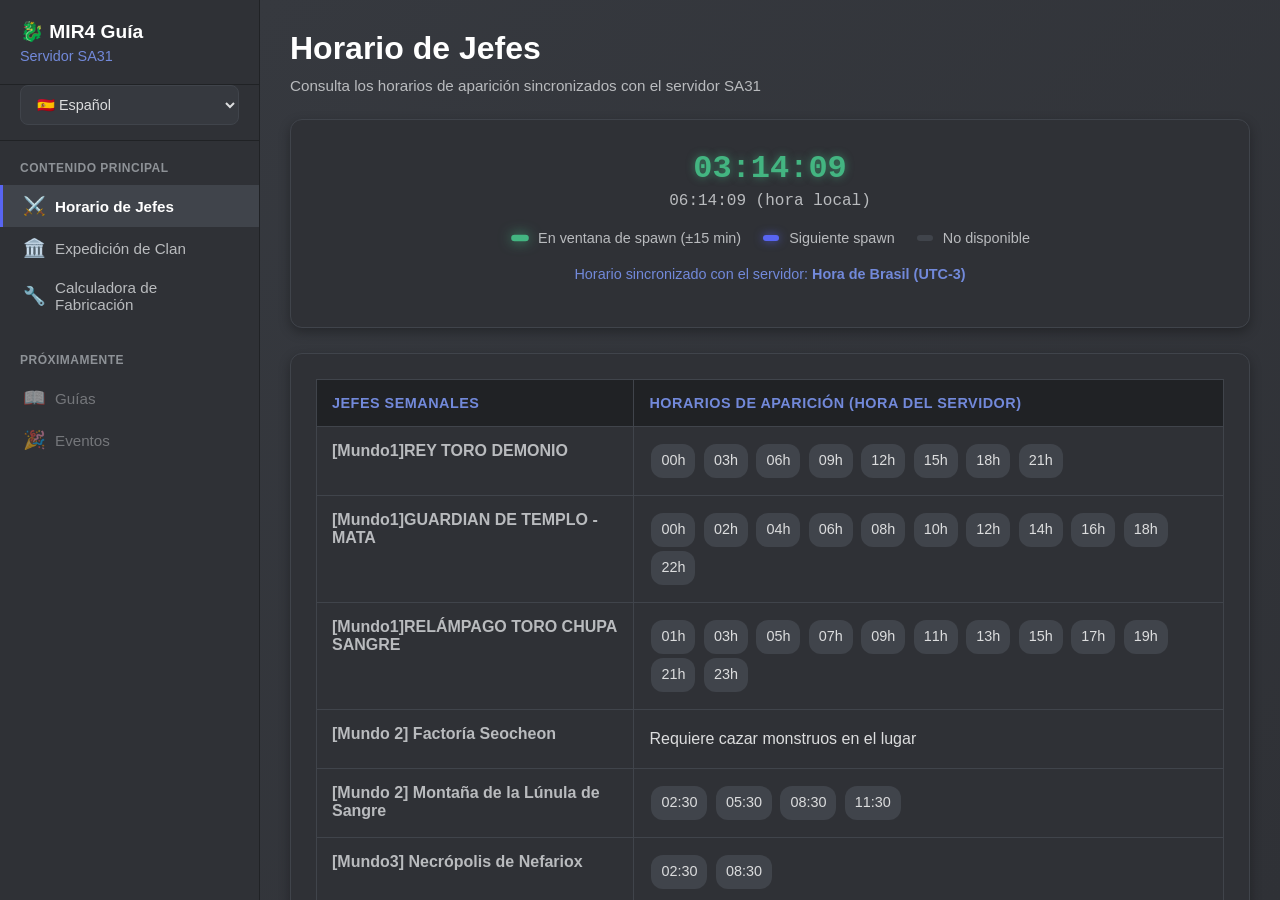
==== commit 5944b18d: "fix: improve crafting calculator with dynamic images and better UI - Fix rarity buttons to properly " ====
--- a/index.html
+++ b/index.html
@@ -562,61 +562,46 @@
 
                             <div class="inventario-grid">
                                 <div class="inv-item">
-                                    <div class="inv-label">🟢 PSL Verde</div>
-                                    <input type="number" id="psli" placeholder="0" min="0">
-                                </div>
-                                <div class="inv-item">
-                                    <div class="inv-label">🔵 PSL Azul</div>
-                                    <input type="number" id="rpsli" placeholder="0" min="0">
-                                </div>
-                                <div class="inv-item">
-                                    <div class="inv-label">🔴 PSL Rojo</div>
-                                    <input type="number" id="hpsli" placeholder="0" min="0">
+                                    <div class="inv-label">🟢 Verde</div>
+                                    <input type="number" id="baseV" placeholder="0" min="0">
+                                </div>
+                                <div class="inv-item">
+                                    <div class="inv-label">🔵 Azul</div>
+                                    <input type="number" id="baseA" placeholder="0" min="0">
+                                </div>
+                                <div class="inv-item">
+                                    <div class="inv-label">🔴 Rojo</div>
+                                    <input type="number" id="baseR" placeholder="0" min="0">
                                 </div>
                             </div>
 
                             <div class="inventario-grid">
                                 <div class="inv-item">
-                                    <div class="inv-label">🟢 OM Verde</div>
-                                    <input type="number" id="ci" placeholder="0" min="0">
-                                </div>
-                                <div class="inv-item">
-                                    <div class="inv-label">🔵 OM Azul</div>
-                                    <input type="number" id="rci" placeholder="0" min="0">
-                                </div>
-                                <div class="inv-item">
-                                    <div class="inv-label">🔴 OM Rojo</div>
-                                    <input type="number" id="hci" placeholder="0" min="0">
+                                    <div class="inv-label">🟢 Verde</div>
+                                    <input type="number" id="secV" placeholder="0" min="0">
+                                </div>
+                                <div class="inv-item">
+                                    <div class="inv-label">🔵 Azul</div>
+                                    <input type="number" id="secA" placeholder="0" min="0">
+                                </div>
+                                <div class="inv-item">
+                                    <div class="inv-label">🔴 Rojo</div>
+                                    <input type="number" id="secR" placeholder="0" min="0">
                                 </div>
                             </div>
 
                             <div class="inventario-grid">
                                 <div class="inv-item">
-                                    <div class="inv-label">🟢 Acero Verde</div>
-                                    <input type="number" id="ai" placeholder="0" min="0">
-                                </div>
-                                <div class="inv-item">
-                                    <div class="inv-label">🔵 Acero Azul</div>
-                                    <input type="number" id="rai" placeholder="0" min="0">
-                                </div>
-                                <div class="inv-item">
-                                    <div class="inv-label">🔴 Acero Rojo</div>
-                                    <input type="number" id="hai" placeholder="0" min="0">
-                                </div>
-                            </div>
-
-                            <div class="inventario-grid">
-                                <div class="inv-item">
-                                    <div class="inv-label">🟢 Platino Verde</div>
-                                    <input type="number" id="platv" placeholder="0" min="0">
-                                </div>
-                                <div class="inv-item">
-                                    <div class="inv-label">🔵 Platino Azul</div>
-                                    <input type="number" id="plata" placeholder="0" min="0">
-                                </div>
-                                <div class="inv-item">
-                                    <div class="inv-label">🔴 Platino Rojo</div>
-                                    <input type="number" id="platr" placeholder="0" min="0">
+                                    <div class="inv-label">🟢 Verde</div>
+                                    <input type="number" id="steelV" placeholder="0" min="0">
+                                </div>
+                                <div class="inv-item">
+                                    <div class="inv-label">🔵 Azul</div>
+                                    <input type="number" id="steelA" placeholder="0" min="0">
+                                </div>
+                                <div class="inv-item">
+                                    <div class="inv-label">🔴 Rojo</div>
+                                    <input type="number" id="steelR" placeholder="0" min="0">
                                 </div>
                             </div>
 
--- a/css/styles.css
+++ b/css/styles.css
@@ -772,6 +772,96 @@
     min-width: auto;
 }
 
+/* ====== NUEVOS ESTILOS PARA RESULTADOS ====== */
+.result-row {
+    display: flex;
+    gap: 20px;
+    justify-content: center;
+    flex-wrap: wrap;
+}
+
+.item-box, .resource-box {
+    display: flex;
+    flex-direction: column;
+    align-items: center;
+    background: #36393f;
+    border-radius: 12px;
+    padding: 12px 16px;
+    min-width: 80px;
+    border: 1px solid #40444b;
+    transition: transform 0.2s, box-shadow 0.2s;
+}
+
+.item-box:hover, .resource-box:hover {
+    transform: translateY(-2px);
+    box-shadow: 0 4px 12px rgba(0,0,0,0.3);
+}
+
+.item-box img, .resource-box img {
+    width: 48px;
+    height: 48px;
+    background: #2f3136;
+    border-radius: 8px;
+    padding: 4px;
+}
+
+.item-box span, .resource-box span {
+    color: #43b581;
+    font-size: 1.2em;
+    font-weight: bold;
+    margin-top: 6px;
+    font-family: 'Courier New', monospace;
+}
+
+.item-box label, .resource-box label {
+    color: #b9bbbe;
+    font-size: 0.65em;
+    margin-top: 4px;
+    text-align: center;
+    max-width: 80px;
+    line-height: 1.2;
+}
+
+.resource-box.epic {
+    background: rgba(230, 126, 34, 0.1);
+    border-color: rgba(230, 126, 34, 0.4);
+}
+
+.resource-box.epic span {
+    color: #e67e22;
+}
+
+.resources-row {
+    display: flex;
+    gap: 15px;
+    justify-content: center;
+    flex-wrap: wrap;
+}
+
+.result-note {
+    text-align: center;
+    color: #7289da;
+    font-size: 0.85em;
+    margin-top: 20px;
+    padding-top: 15px;
+    border-top: 1px dashed #40444b;
+}
+
+.epic-section {
+    background: rgba(230, 126, 34, 0.05);
+    border: 1px dashed rgba(230, 126, 34, 0.3);
+}
+
+.main-result .resultado-content {
+    flex-direction: column;
+}
+
+.resultado-box.main-result {
+    background: linear-gradient(135deg, #2f3136 0%, #36393f 100%);
+    border: 1px solid #40444b;
+    min-height: 400px;
+}
+
 .epic-resources {
     margin-top: 15px;
     padding-top: 15px;
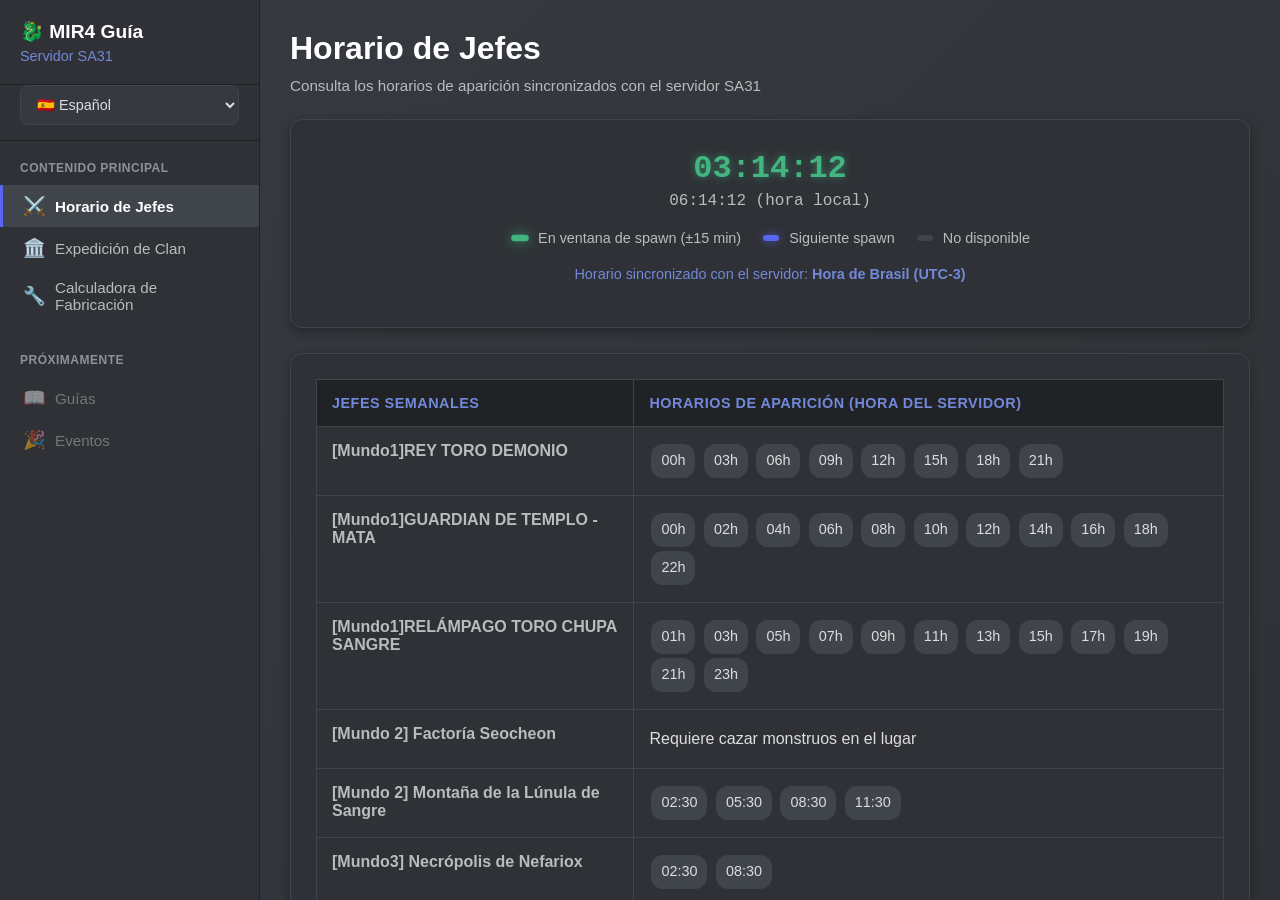
==== commit 160d39f4: "feat: update crafting calculator with new images and Fondo backgrounds - Add new item images: escama" ====
--- a/index.html
+++ b/index.html
@@ -537,25 +537,25 @@
                             <div class="rareza-botones">
                                 <button class="rare-btn" data-rarity="rare">
                                     <span class="rare-icon rare">R</span>
-                                    <span data-translate="rarityRare">Raro (Azul)</span>
+                                    <span data-translate="rarityRare">Raro</span>
                                 </button>
                                 <button class="rare-btn" data-rarity="epic">
                                     <span class="rare-icon epic">E</span>
-                                    <span data-translate="rarityEpic">Épico (Morado)</span>
+                                    <span data-translate="rarityEpic">Epico</span>
                                 </button>
                                 <button class="rare-btn active" data-rarity="legendary">
                                     <span class="rare-icon legendary">L</span>
-                                    <span data-translate="rarityLegendary">Legendario (Naranja)</span>
+                                    <span data-translate="rarityLegendary">Legendario</span>
                                 </button>
                             </div>
 
                             <h3 data-translate="fabricacionSelectType">Seleccionar Categoría</h3>
                             <div class="tipo-botones">
                                 <img src="images/escama.png" alt="Armas" id="armaswitch" class="tipo-btn active" title="Armas">
-                                <img src="images/skin.png" alt="Armadura" id="ropaswitch" class="tipo-btn" title="Armadura">
-                                <img src="images/horn.png" alt="Accesorios" id="hornswitch" class="tipo-btn" title="Accesorios">
-                                <img src="images/garraR.png" alt="Garra" id="garraR" class="tipo-btn" title="Garra (Armas)">
-                                <img src="images/ojitoR.png" alt="Ojo" id="ojitoR" class="tipo-btn" title="Ojo (Accesorios)">
+                                <img src="images/piel.png" alt="Armadura" id="ropaswitch" class="tipo-btn" title="Armadura">
+                                <img src="images/cuerno.png" alt="Accesorios" id="hornswitch" class="tipo-btn" title="Accesorios">
+                                <img src="images/garra.png" alt="Garra" id="garraR" class="tipo-btn" title="Garra">
+                                <img src="images/ojo.png" alt="Ojo" id="ojitoR" class="tipo-btn" title="Ojo">
                             </div>
 
                             <h3 data-translate="fabricacionTuInventario">Tu Inventario</h3>
--- a/css/styles.css
+++ b/css/styles.css
@@ -959,6 +959,61 @@
     }
 }
 
+/* ====== FONDO RESULTADO ====== */
+.result-with-fondo {
+    position: relative;
+    width: 100%;
+    max-width: 400px;
+    margin: 0 auto 20px;
+}
+
+.fondo-resultado {
+    width: 100%;
+    height: auto;
+    display: block;
+    border-radius: 12px;
+}
+
+.result-content-overlay {
+    position: absolute;
+    top: 50%;
+    left: 50%;
+    transform: translate(-50%, -50%);
+    text-align: center;
+    z-index: 10;
+}
+
+.rarity-label {
+    font-size: 2em;
+    font-weight: bold;
+    text-transform: uppercase;
+    text-shadow: 2px 2px 4px rgba(0,0,0,0.8);
+    letter-spacing: 2px;
+}
+
+.type-label {
+    font-size: 1.2em;
+    color: #ffffff;
+    margin-top: 5px;
+    text-shadow: 1px 1px 3px rgba(0,0,0,0.8);
+}
+
+.result-sections {
+    position: relative;
+    z-index: 5;
+}
+
+.result-section {
+    background: rgba(47, 49, 54, 0.95);
+    border-radius: 10px;
+    padding: 15px;
+    margin-bottom: 15px;
+}
+
+.item-box img {
+    background: transparent;
+}
+
 @media (max-width: 480px) {
     .main-content {
         padding: 15px;
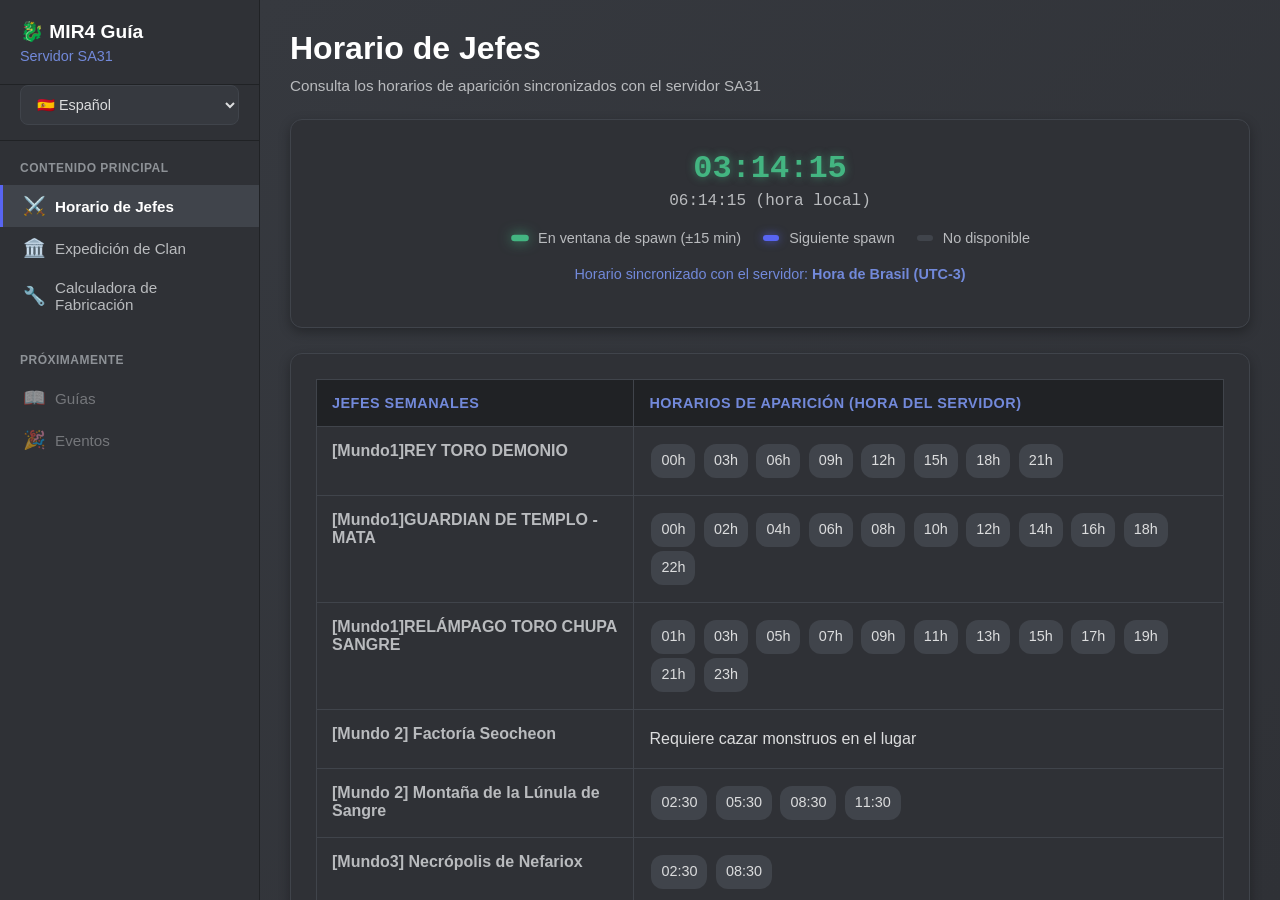
==== commit 34c17cac: "fix: add Tipo label and Fondo background for type selector - Change "Seleccionar" to "Tipo" for cate" ====
--- a/index.html
+++ b/index.html
@@ -533,7 +533,7 @@
                     <div class="fabricacion-layout">
                         <div class="fabricacion-controles">
                             <!-- Selector de Rareza -->
-                            <h3 data-translate="fabricacionSelectType">Rareza Objetivo</h3>
+                            <h3>Rareza</h3>
                             <div class="rareza-botones">
                                 <button class="rare-btn" data-rarity="rare">
                                     <span class="rare-icon rare">R</span>
@@ -549,13 +549,16 @@
                                 </button>
                             </div>
 
-                            <h3 data-translate="fabricacionSelectType">Seleccionar Categoría</h3>
-                            <div class="tipo-botones">
-                                <img src="images/escama.png" alt="Armas" id="armaswitch" class="tipo-btn active" title="Armas">
-                                <img src="images/piel.png" alt="Armadura" id="ropaswitch" class="tipo-btn" title="Armadura">
-                                <img src="images/cuerno.png" alt="Accesorios" id="hornswitch" class="tipo-btn" title="Accesorios">
-                                <img src="images/garra.png" alt="Garra" id="garraR" class="tipo-btn" title="Garra">
-                                <img src="images/ojo.png" alt="Ojo" id="ojitoR" class="tipo-btn" title="Ojo">
+                            <h3>Tipo</h3>
+                            <div class="tipo-con-fondo">
+                                <img src="images/Fondo legendario.png" alt="fondo" id="tipo-fondo" class="tipo-fondo-img">
+                                <div class="tipo-botones">
+                                    <img src="images/escama.png" alt="Armas" id="armaswitch" class="tipo-btn active" title="Armas">
+                                    <img src="images/piel.png" alt="Armadura" id="ropaswitch" class="tipo-btn" title="Armadura">
+                                    <img src="images/cuerno.png" alt="Accesorios" id="hornswitch" class="tipo-btn" title="Accesorios">
+                                    <img src="images/garra.png" alt="Garra" id="garraR" class="tipo-btn" title="Garra">
+                                    <img src="images/ojo.png" alt="Ojo" id="ojitoR" class="tipo-btn" title="Ojo">
+                                </div>
                             </div>
 
                             <h3 data-translate="fabricacionTuInventario">Tu Inventario</h3>
--- a/css/styles.css
+++ b/css/styles.css
@@ -489,6 +489,60 @@
     opacity: 1;
     border: 2px solid #5865F2;
     box-shadow: 0 0 10px rgba(88, 101, 242, 0.5);
+}
+
+/* Tipo con Fondo */
+.tipo-con-fondo {
+    position: relative;
+    width: 100%;
+    max-width: 400px;
+    margin: 0 auto 20px;
+    border-radius: 12px;
+    overflow: hidden;
+}
+
+.tipo-fondo-img {
+    width: 100%;
+    height: auto;
+    display: block;
+}
+
+.tipo-botones {
+    position: absolute;
+    top: 0;
+    left: 0;
+    right: 0;
+    bottom: 0;
+    display: flex;
+    gap: 10px;
+    justify-content: center;
+    align-items: center;
+    flex-wrap: wrap;
+    padding: 10px;
+    background: transparent;
+}
+
+.tipo-btn {
+    width: 60px;
+    height: 60px;
+    cursor: pointer;
+    opacity: 0.6;
+    transition: all 0.2s ease;
+    border-radius: 8px;
+    padding: 6px;
+    background: rgba(0,0,0,0.3);
+    border: 2px solid transparent;
+}
+
+.tipo-btn:hover {
+    opacity: 0.9;
+    transform: scale(1.08);
+}
+
+.tipo-btn.active {
+    opacity: 1;
+    border-color: #fff;
+    box-shadow: 0 0 15px rgba(255,255,255,0.5);
 }
 
 .inventario-grid, .recursos-grid {
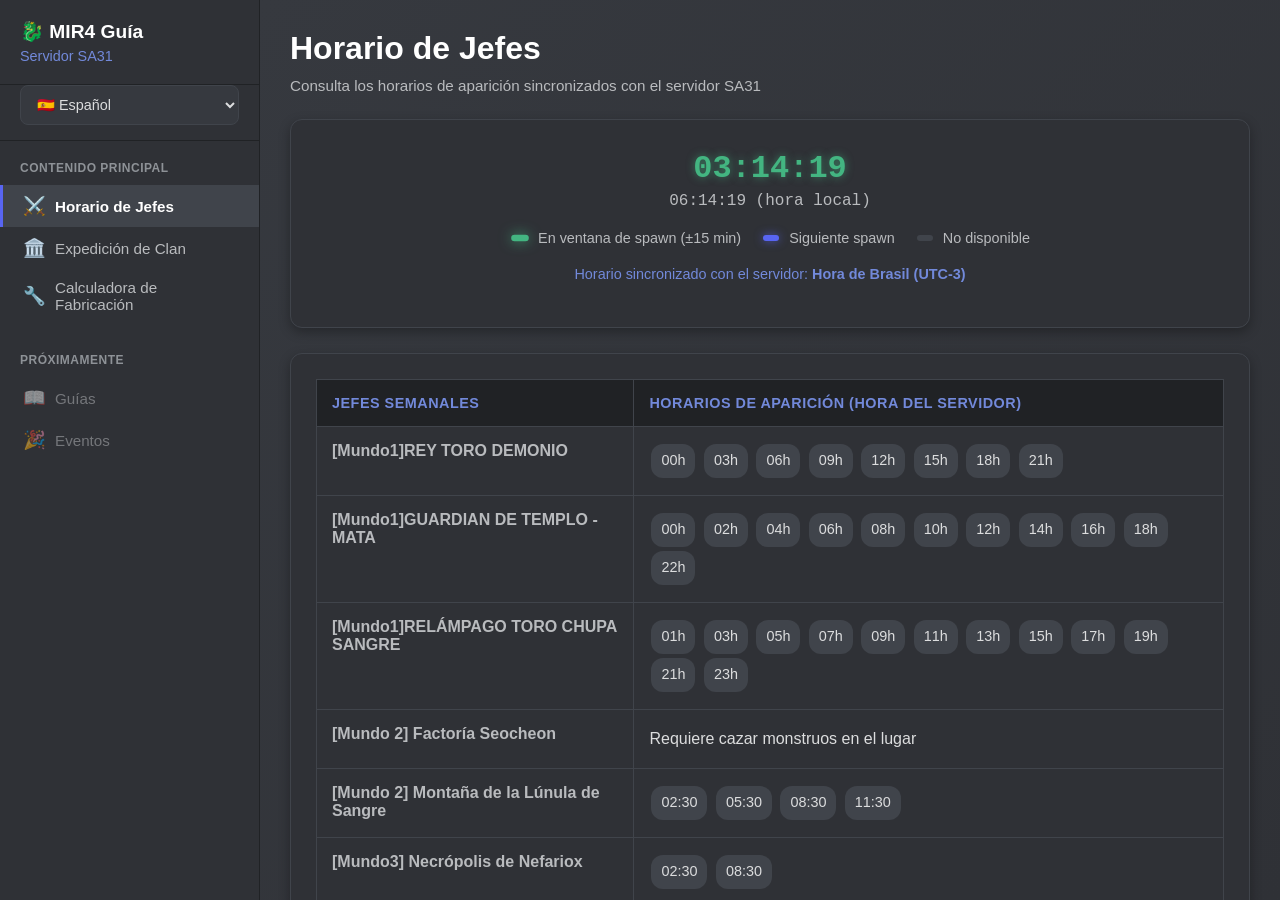
==== commit 10ab90b1: "fix: add Fondo behind each type button - Each type button (escama, piel, cuerno, garra, ojo) now has" ====
--- a/index.html
+++ b/index.html
@@ -550,13 +550,25 @@
                             </div>
 
                             <h3>Tipo</h3>
-                            <div class="tipo-con-fondo">
-                                <img src="images/Fondo legendario.png" alt="fondo" id="tipo-fondo" class="tipo-fondo-img">
-                                <div class="tipo-botones">
+                            <div class="tipo-botones">
+                                <div class="tipo-item">
+                                    <img src="images/Fondo legendario.png" alt="fondo" class="item-fondo">
                                     <img src="images/escama.png" alt="Armas" id="armaswitch" class="tipo-btn active" title="Armas">
+                                </div>
+                                <div class="tipo-item">
+                                    <img src="images/Fondo legendario.png" alt="fondo" class="item-fondo">
                                     <img src="images/piel.png" alt="Armadura" id="ropaswitch" class="tipo-btn" title="Armadura">
+                                </div>
+                                <div class="tipo-item">
+                                    <img src="images/Fondo legendario.png" alt="fondo" class="item-fondo">
                                     <img src="images/cuerno.png" alt="Accesorios" id="hornswitch" class="tipo-btn" title="Accesorios">
+                                </div>
+                                <div class="tipo-item">
+                                    <img src="images/Fondo legendario.png" alt="fondo" class="item-fondo">
                                     <img src="images/garra.png" alt="Garra" id="garraR" class="tipo-btn" title="Garra">
+                                </div>
+                                <div class="tipo-item">
+                                    <img src="images/Fondo legendario.png" alt="fondo" class="item-fondo">
                                     <img src="images/ojo.png" alt="Ojo" id="ojitoR" class="tipo-btn" title="Ojo">
                                 </div>
                             </div>
--- a/css/styles.css
+++ b/css/styles.css
@@ -492,57 +492,53 @@
 }
 
 /* Tipo con Fondo */
-.tipo-con-fondo {
+.tipo-botones {
+    display: flex;
+    gap: 15px;
+    justify-content: center;
+    margin-bottom: 20px;
+    flex-wrap: wrap;
+}
+
+.tipo-item {
     position: relative;
-    width: 100%;
-    max-width: 400px;
-    margin: 0 auto 20px;
-    border-radius: 12px;
-    overflow: hidden;
-}
-
-.tipo-fondo-img {
-    width: 100%;
-    height: auto;
-    display: block;
-}
-
-.tipo-botones {
+    width: 70px;
+    height: 70px;
+}
+
+.item-fondo {
     position: absolute;
     top: 0;
     left: 0;
-    right: 0;
-    bottom: 0;
-    display: flex;
-    gap: 10px;
-    justify-content: center;
-    align-items: center;
-    flex-wrap: wrap;
-    padding: 10px;
+    width: 100%;
+    height: 100%;
+    border-radius: 10px;
+    z-index: 0;
+}
+
+.tipo-btn {
+    position: relative;
+    width: 70px;
+    height: 70px;
+    cursor: pointer;
+    opacity: 0.5;
+    transition: all 0.2s ease;
+    border-radius: 10px;
+    padding: 8px;
     background: transparent;
-}
-
-.tipo-btn {
-    width: 60px;
-    height: 60px;
-    cursor: pointer;
-    opacity: 0.6;
-    transition: all 0.2s ease;
-    border-radius: 8px;
-    padding: 6px;
-    background: rgba(0,0,0,0.3);
     border: 2px solid transparent;
+    z-index: 1;
 }
 
 .tipo-btn:hover {
-    opacity: 0.9;
-    transform: scale(1.08);
+    opacity: 0.8;
+    transform: scale(1.05);
 }
 
 .tipo-btn.active {
     opacity: 1;
     border-color: #fff;
-    box-shadow: 0 0 15px rgba(255,255,255,0.5);
+    box-shadow: 0 0 10px rgba(255,255,255,0.5);
 }
 
 .inventario-grid, .recursos-grid {
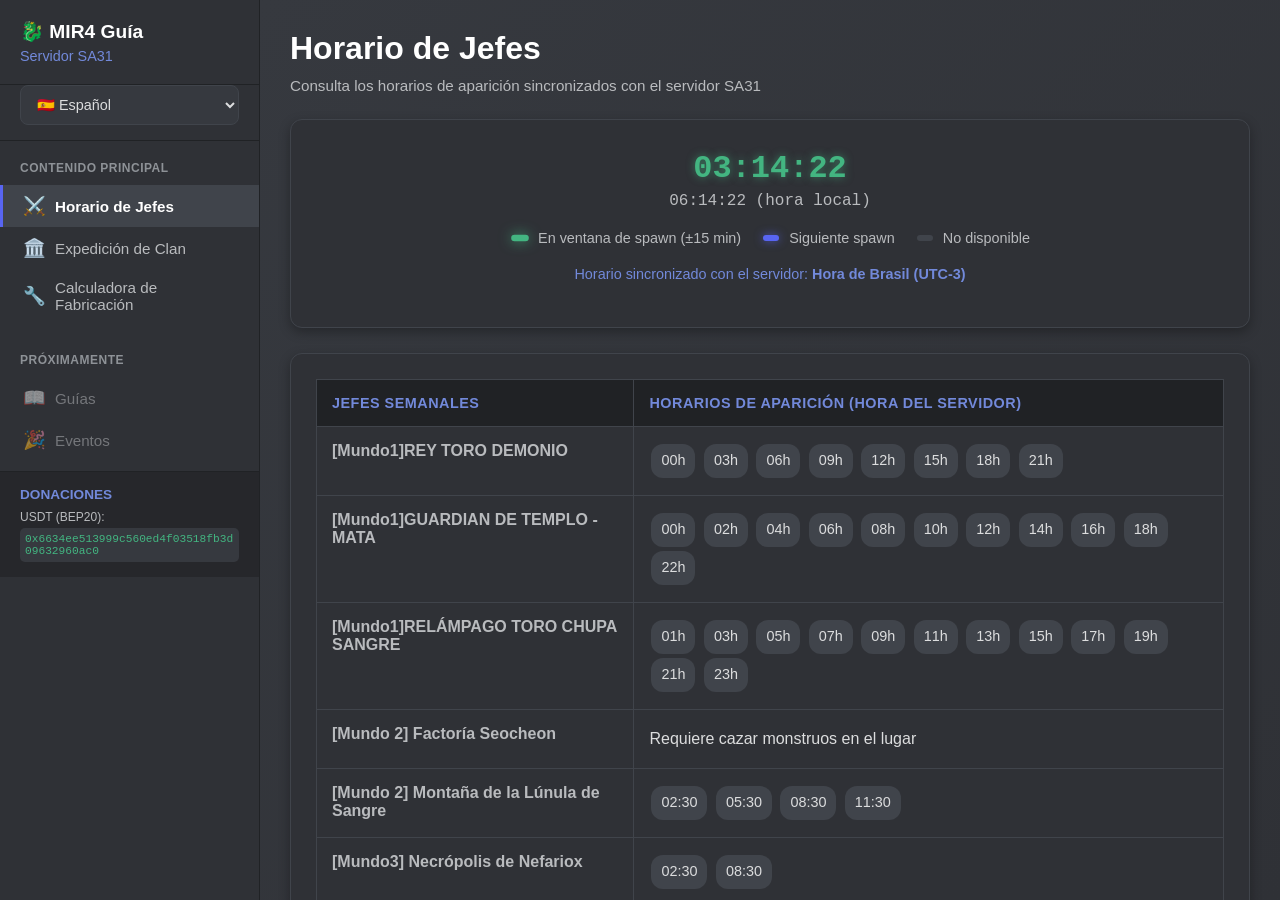
==== commit 2b6b8444: "feat: enhance crafting calculator with Legendary tier support - Add yellow variant (amarillo) items " ====
--- a/index.html
+++ b/index.html
@@ -57,6 +57,14 @@
                     <div class="nav-item" data-section="eventos" style="opacity: 0.5; cursor: not-allowed;">
                         <span class="nav-item-icon">🎉</span>
                         <span data-translate="navEventos">Eventos</span>
+                    </div>
+                </div>
+
+                <div class="donaciones">
+                    <div class="donaciones-titulo">Donaciones</div>
+                    <div class="donaciones-contenido">
+                        <span class="donacion-label">USDT (BEP20):</span>
+                        <span class="donacion-valor">0x6634ee513999c560ed4f03518fb3d09632960ac0</span>
                     </div>
                 </div>
             </nav>
--- a/css/styles.css
+++ b/css/styles.css
@@ -44,6 +44,43 @@
     color: #7289da;
     font-size: 0.9em;
     font-weight: normal;
+}
+
+/* ====== DONACIONES ====== */
+.donaciones {
+    margin-top: auto;
+    padding: 15px 20px;
+    background: rgba(0,0,0,0.2);
+    border-top: 1px solid #202225;
+}
+
+.donaciones-titulo {
+    color: #7289da;
+    font-size: 0.85em;
+    font-weight: bold;
+    margin-bottom: 8px;
+    text-transform: uppercase;
+}
+
+.donaciones-contenido {
+    display: flex;
+    flex-direction: column;
+    gap: 4px;
+}
+
+.donacion-label {
+    color: #b9bbbe;
+    font-size: 0.75em;
+}
+
+.donacion-valor {
+    color: #43b581;
+    font-size: 0.7em;
+    font-family: 'Courier New', monospace;
+    word-break: break-all;
+    background: #36393f;
+    padding: 5px;
+    border-radius: 5px;
 }
 
 /* ====== LANGUAGE SELECTOR ====== */
@@ -840,6 +877,7 @@
     min-width: 80px;
     border: 1px solid #40444b;
     transition: transform 0.2s, box-shadow 0.2s;
+    position: relative;
 }
 
 .item-box:hover, .resource-box:hover {
@@ -855,6 +893,14 @@
     padding: 4px;
 }
 
+.legendary-item .item-img {
+    width: 80px;
+    height: 48px;
+    padding: 0;
+    background: transparent;
+    margin-top: 12px;
+}
+
 .item-box span, .resource-box span {
     color: #43b581;
     font-size: 1.2em;
@@ -1060,8 +1106,41 @@
     margin-bottom: 15px;
 }
 
-.item-box img {
+.legendary-item {
+    padding: 12px 16px;
+    overflow: hidden;
+    min-width: 80px;
+    display: flex;
+    flex-direction: column;
+    align-items: center;
+    position: relative;
+}
+
+.legendary-item .fondo-item {
+    width: 48px;
+    height: 48px;
+    border-radius: 8px;
+    position: relative;
+    z-index: 1;
+    margin: 0 auto;
+}
+
+.legendary-item .item-img {
+    position: absolute;
+    top: 3.5px;
+    left: 50%;
+    transform: translateX(-50%);
+    width: 41px;
+    height: 41px;
+    z-index: 2;
+    padding: 0;
     background: transparent;
+}
+
+.legendary-item span,
+.legendary-item label {
+    position: relative;
+    z-index: 2;
 }
 
 @media (max-width: 480px) {
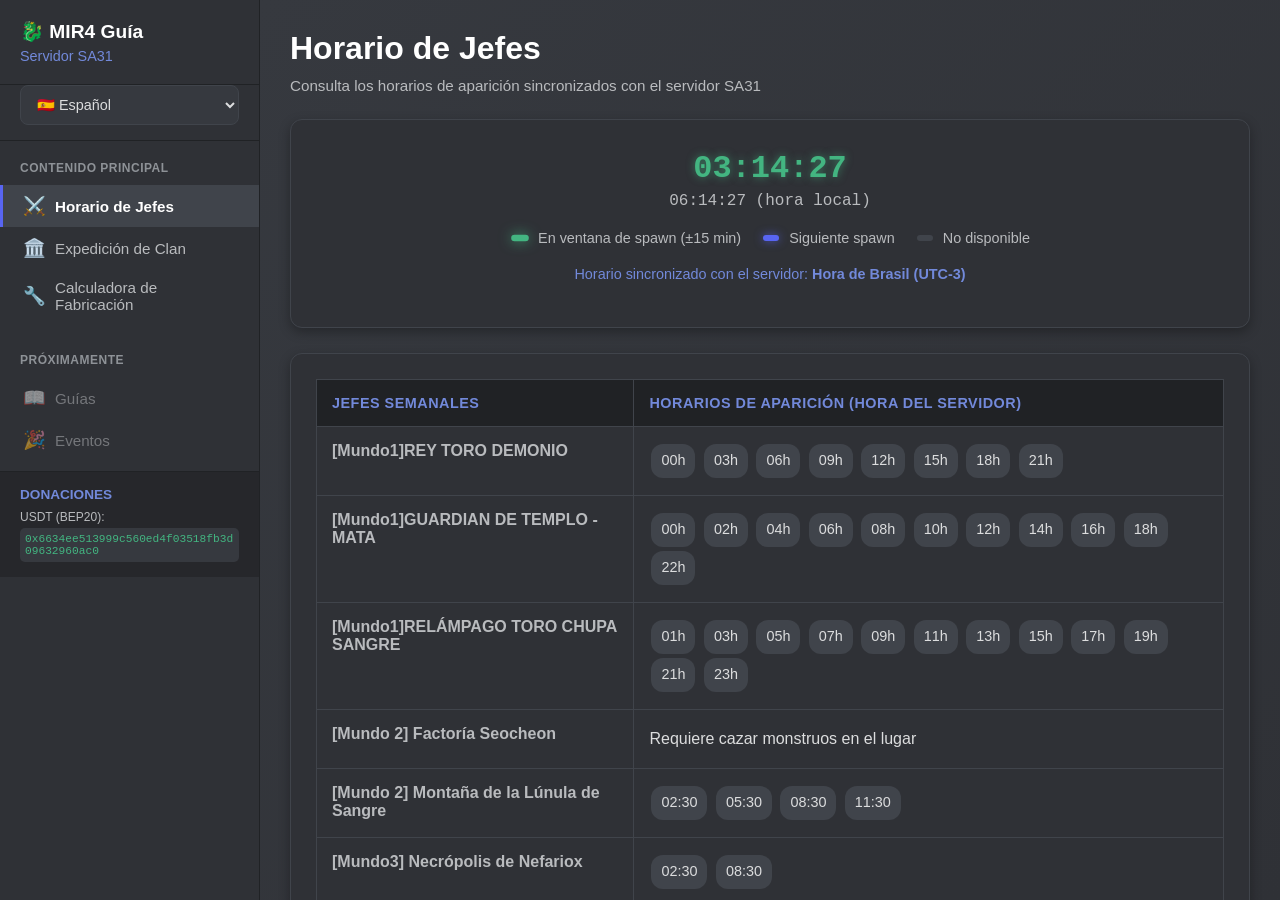
==== commit ab4d2584: "fix: use correct case for Garra, Piel and Cuerno images Co-Authored-By: Claude Opus 4.7 <noreply@ant" ====
--- a/index.html
+++ b/index.html
@@ -565,15 +565,15 @@
                                 </div>
                                 <div class="tipo-item">
                                     <img src="images/Fondo legendario.png" alt="fondo" class="item-fondo">
-                                    <img src="images/piel.png" alt="Armadura" id="ropaswitch" class="tipo-btn" title="Armadura">
+                                    <img src="images/Piel.png" alt="Armadura" id="ropaswitch" class="tipo-btn" title="Armadura">
                                 </div>
                                 <div class="tipo-item">
                                     <img src="images/Fondo legendario.png" alt="fondo" class="item-fondo">
-                                    <img src="images/cuerno.png" alt="Accesorios" id="hornswitch" class="tipo-btn" title="Accesorios">
+                                    <img src="images/Cuerno.png" alt="Accesorios" id="hornswitch" class="tipo-btn" title="Accesorios">
                                 </div>
                                 <div class="tipo-item">
                                     <img src="images/Fondo legendario.png" alt="fondo" class="item-fondo">
-                                    <img src="images/garra.png" alt="Garra" id="garraR" class="tipo-btn" title="Garra">
+                                    <img src="images/Garra.png" alt="Garra" id="garraR" class="tipo-btn" title="Garra">
                                 </div>
                                 <div class="tipo-item">
                                     <img src="images/Fondo legendario.png" alt="fondo" class="item-fondo">
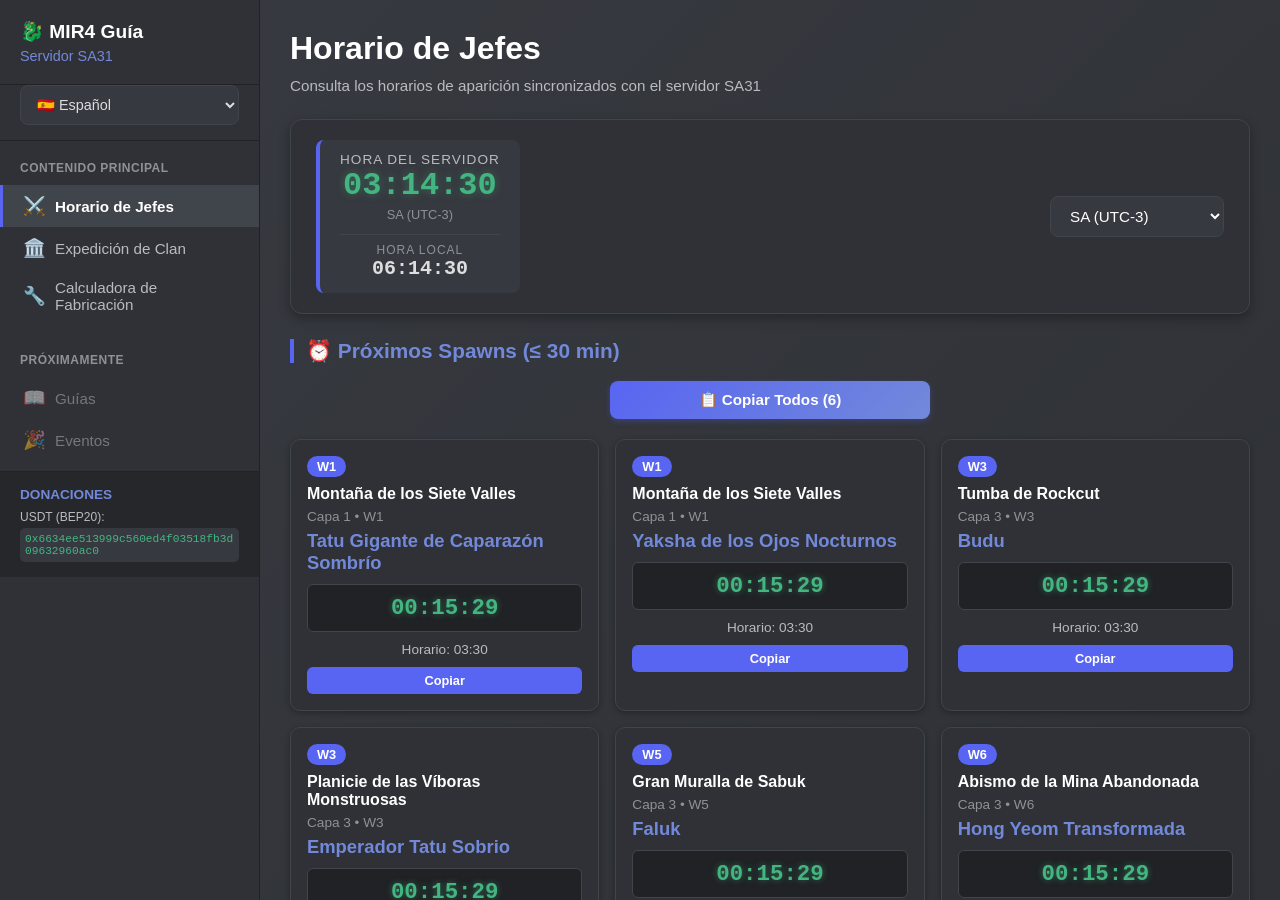
==== commit d869aeff: "feat: add local time and 31-60 min spawns section in Horario de Jefes - Add local time (HH:MM:SS) be" ====
--- a/index.html
+++ b/index.html
@@ -78,292 +78,72 @@
                     <h2 class="section-title" data-translate="horariosTitulo">⚔️ Horario de Jefes</h2>
                     <p class="section-subtitle" data-translate="horariosSubtitulo">Consulta los horarios de aparición sincronizados con el servidor SA31</p>
                 </div>
-                
-                <div class="card">
-                    <div id="reloj-servidor" role="timer" aria-live="polite" aria-atomic="true">
-                        <span style="opacity: 0.5;" data-translate="sincronizando">⏳ Sincronizando...</span>
-                    </div>
-
-                    <div id="reloj-local">
-                        <span style="opacity: 0.5;" data-translate="cargandoLocal">⏳ Cargando hora local...</span>
-                    </div>
-
-                    <div class="leyenda-colores">
-                        <ul>
-                            <li>
-                                <span class="hora-spawn ventana-spawn"></span>
-                                <span data-translate="leyendaVentana">En ventana de spawn (±15 min)</span>
-                            </li>
-                            <li>
-                                <span class="hora-spawn proximo-spawn"></span>
-                                <span data-translate="leyendaProximo">Siguiente spawn</span>
-                            </li>
-                            <li>
-                                <span class="hora-spawn"></span>
-                                <span data-translate="leyendaNoDisponible">No disponible</span>
-                            </li>
-                        </ul>
-                    </div>
-
-                    <p class="info-zona-horaria" data-translate="zonaHoraria">Horario sincronizado con el servidor: <strong>Hora de Brasil (UTC-3)</strong></p>
-                </div>
-                
-                <div class="card">
-                    <table>
-                        <thead>
-                            <tr>
-                                <th>JEFES SEMANALES</th>
-                                <th>Horarios de Aparición (Hora del Servidor)</th>
-                            </tr>
-                        </thead>
-                        <tbody>
-                            <tr>
-                                <td>[Mundo1]REY TORO DEMONIO </td>
-                                <td>
-                                    <span class="hora-spawn" data-hora="00:00">00h</span>
-                                    <span class="hora-spawn" data-hora="03:00">03h</span>
-                                    <span class="hora-spawn" data-hora="06:00">06h</span>
-                                    <span class="hora-spawn" data-hora="09:00">09h</span>
-                                    <span class="hora-spawn" data-hora="12:00">12h</span>
-                                    <span class="hora-spawn" data-hora="15:00">15h</span>
-                                    <span class="hora-spawn" data-hora="18:00">18h</span>
-                                    <span class="hora-spawn" data-hora="21:00">21h</span>
-                                </td>
-                            </tr>
-                            <tr>
-                                <td>[Mundo1]GUARDIAN DE TEMPLO - MATA </td>
-                                <td>
-                                    <span class="hora-spawn" data-hora="00:00">00h</span>
-                                    <span class="hora-spawn" data-hora="02:00">02h</span>
-                                    <span class="hora-spawn" data-hora="04:00">04h</span>
-                                    <span class="hora-spawn" data-hora="06:00">06h</span>
-                                    <span class="hora-spawn" data-hora="08:00">08h</span>
-                                    <span class="hora-spawn" data-hora="10:00">10h</span>
-                                    <span class="hora-spawn" data-hora="12:00">12h</span>
-                                    <span class="hora-spawn" data-hora="14:00">14h</span>
-                                    <span class="hora-spawn" data-hora="16:00">16h</span>
-                                    <span class="hora-spawn" data-hora="18:00">18h</span>
-                                    <span class="hora-spawn" data-hora="22:00">22h</span>
-                                </td>
-                            </tr>
-                            <tr>
-                                <td>[Mundo1]RELÁMPAGO TORO CHUPA SANGRE </td>
-                                <td>
-                                    <span class="hora-spawn" data-hora="01:00">01h</span>
-                                    <span class="hora-spawn" data-hora="03:00">03h</span>
-                                    <span class="hora-spawn" data-hora="05:00">05h</span>
-                                    <span class="hora-spawn" data-hora="07:00">07h</span>
-                                    <span class="hora-spawn" data-hora="09:00">09h</span>
-                                    <span class="hora-spawn" data-hora="11:00">11h</span>
-                                    <span class="hora-spawn" data-hora="13:00">13h</span>
-                                    <span class="hora-spawn" data-hora="15:00">15h</span>
-                                    <span class="hora-spawn" data-hora="17:00">17h</span>
-                                    <span class="hora-spawn" data-hora="19:00">19h</span>
-                                    <span class="hora-spawn" data-hora="21:00">21h</span>
-                                    <span class="hora-spawn" data-hora="23:00">23h</span>
-                                </td>
-                            </tr>
-                            <tr>
-                                <td>[Mundo 2] Factoría Seocheon</td>
-                                <td>Requiere cazar monstruos en el lugar</td>
-                            </tr>
-                            <tr>
-                                <td>[Mundo 2] Montaña de la Lúnula de Sangre</td>
-                                <td>
-                                    <span class="hora-spawn" data-hora="02:30">02:30</span>
-                                    <span class="hora-spawn" data-hora="05:30">05:30</span>
-                                    <span class="hora-spawn" data-hora="08:30">08:30</span>
-                                    <span class="hora-spawn" data-hora="11:30">11:30</span>
-                                </td>
-                            </tr>
-                            <tr>
-                                <td>[Mundo3] Necrópolis de Nefariox</td>
-                                <td>
-                                    <span class="hora-spawn" data-hora="02:30">02:30</span>
-                                    <span class="hora-spawn" data-hora="08:30">08:30</span>
-                                </td>
-                            </tr>
-                            <tr>
-                                <td>[Mundo 3] Planicie de las Víboras Monstruosas</td>
-                                <td>
-                                    <span class="hora-spawn" data-hora="01:30">01:30</span>
-                                    <span class="hora-spawn" data-hora="03:30">03:30</span>
-                                    <span class="hora-spawn" data-hora="05:30">05:30</span>
-                                    <span class="hora-spawn" data-hora="07:30">07:30</span>
-                                    <span class="hora-spawn" data-hora="09:30">09:30</span>
-                                    <span class="hora-spawn" data-hora="11:30">11:30</span>
-                                </td>
-                            </tr>
-                            <tr>
-                                <td>[Mundo 3] Tumba de Rockcut </td>
-                                <td>
-                                    <span class="hora-spawn" data-hora="03:30">03:30</span>
-                                    <span class="hora-spawn" data-hora="09:30">09:30</span>
-                                </td>
-                            </tr>
-                            <tr>
-                                <td>[Mundo 3] Tumba de Rockcut </td>
-                                <td>
-                                    <span class="hora-spawn" data-hora="02:30">02:30</span>
-                                    <span class="hora-spawn" data-hora="05:30">05:30</span>
-                                    <span class="hora-spawn" data-hora="08:30">08:30</span>
-                                    <span class="hora-spawn" data-hora="11:30">11:30</span>
-                                </td>
-                            </tr>
-                            <tr>
-                                <td>[Mundo4]KURILAIKA</td>
-                                <td>
-                                    <span class="hora-spawn" data-hora="00:00">00h</span>
-                                    <span class="hora-spawn" data-hora="03:00">03h</span>
-                                    <span class="hora-spawn" data-hora="06:00">06h</span>
-                                    <span class="hora-spawn" data-hora="09:00">09h</span>
-                                    <span class="hora-spawn" data-hora="12:00">12h</span>
-                                    <span class="hora-spawn" data-hora="15:00">15h</span>
-                                    <span class="hora-spawn" data-hora="18:00">18h</span>
-                                    <span class="hora-spawn" data-hora="21:00">21h</span>
-                                </td>
-                            </tr>
-                            <tr>
-                                <td>NEFARIO DIGNIDAD INQUEBRANTABLE (Mundo 4)</td>
-                                <td>
-                                    <span class="hora-spawn" data-hora="00:00">00h</span>
-                                    <span class="hora-spawn" data-hora="02:00">02h</span>
-                                    <span class="hora-spawn" data-hora="04:00">04h</span>
-                                    <span class="hora-spawn" data-hora="06:00">06h</span>
-                                    <span class="hora-spawn" data-hora="08:00">08h</span>
-                                    <span class="hora-spawn" data-hora="10:00">10h</span>
-                                    <span class="hora-spawn" data-hora="12:00">12h</span>
-                                    <span class="hora-spawn" data-hora="14:00">14h</span>
-                                    <span class="hora-spawn" data-hora="16:00">16h</span>
-                                    <span class="hora-spawn" data-hora="18:00">18h</span>
-                                    <span class="hora-spawn" data-hora="20:00">20h</span>
-                                    <span class="hora-spawn" data-hora="22:00">22h</span>
-                                </td>
-                            </tr>
-                            <tr>
-                                <td>[Mundo 5] Campo de Hielo del Dragón Noveno</td>
-                                <td>Requiere cazar monstruos en el lugar</td>
-                            </tr>
-                            <tr>
-                                <td>[Mundo 5] Gran Muralla de Sabuk</td>
-                                <td>
-                                    <span class="hora-spawn" data-hora="03:30">03:30</span>
-                                    <span class="hora-spawn" data-hora="06:30">06:30</span>
-                                    <span class="hora-spawn" data-hora="09:30">09:30</span>
-                                    <span class="hora-spawn" data-hora="12:30">12:30</span>
-                                </td>
-                            </tr>
-                            <tr>
-                                <td>[Mundo 5] Templo Ilusorio</td>
-                                <td>
-                                    <span class="hora-spawn" data-hora="01:30">01:30</span>
-                                    <span class="hora-spawn" data-hora="04:30">04:30</span>
-                                    <span class="hora-spawn" data-hora="07:30">07:30</span>
-                                    <span class="hora-spawn" data-hora="10:30">10:30</span>
-                                </td>
-                            </tr>
-                            <tr>
-                                <td>[Mundo 6] Abismo de la Mina Demoníaca</td>
-                                <td>
-                                    <span class="hora-spawn" data-hora="01:30">01:30</span>
-                                    <span class="hora-spawn" data-hora="03:30">03:30</span>
-                                    <span class="hora-spawn" data-hora="05:30">05:30</span>
-                                    <span class="hora-spawn" data-hora="07:30">07:30</span>
-                                    <span class="hora-spawn" data-hora="09:30">09:30</span>
-                                    <span class="hora-spawn" data-hora="11:30">11:30</span>
-                                </td>
-                            </tr>
-                            <tr>
-                                <td>[Mundo 6] Ciudad de Bicheon </td>
-                                <td>
-                                    <span class="hora-spawn" data-hora="02:30">02:30</span>
-                                    <span class="hora-spawn" data-hora="04:30">04:30</span>
-                                    <span class="hora-spawn" data-hora="06:30">06:30</span>
-                                    <span class="hora-spawn" data-hora="08:30">08:30</span>
-                                    <span class="hora-spawn" data-hora="10:30">10:30</span>
-                                    <span class="hora-spawn" data-hora="12:30">12:30</span>
-                                </td>
-                            </tr>
-                            <tr>
-                                <td>[Mundo 6] Ciudad de Bicheon </td>
-                                <td>
-                                    <span class="hora-spawn" data-hora="04:30">04:30</span>
-                                    <span class="hora-spawn" data-hora="10:30">10:30</span>
-                                </td>
-                            </tr>
-                            <tr>
-                                <td>[Mundo 6] Bosques Fantasmas</td>
-                                <td>
-                                    <span class="hora-spawn" data-hora="05:30">05:30</span>
-                                    <span class="hora-spawn" data-hora="11:30">11:30</span>
-                                </td>
-                            </tr>
-                            <tr>
-                                <td>[Mundo 6] Laberinto de Bicheon</td>
-                                <td>
-                                    <span class="hora-spawn" data-hora="06:30">06:30</span>
-                                    <span class="hora-spawn" data-hora="12:30">12:30</span>
-                                </td>
-                            </tr>
-                            <tr>
-                                <td>[Mundo7]YIUN</td>
-                                <td>
-                                    <span class="hora-spawn" data-hora="02:00">02h</span>
-                                    <span class="hora-spawn" data-hora="05:00">05h</span>
-                                    <span class="hora-spawn" data-hora="08:00">08h</span>
-                                    <span class="hora-spawn" data-hora="11:00">11h</span>
-                                    <span class="hora-spawn" data-hora="14:00">14h</span>
-                                    <span class="hora-spawn" data-hora="17:00">17h</span>
-                                    <span class="hora-spawn" data-hora="20:00">20h</span>
-                                    <span class="hora-spawn" data-hora="23:00">23h</span>
-                                </td>
-                            </tr>
-                            <tr>
-                                <td>[Mundo7]TAEHYUL</td>
-                                <td>
-                                    <span class="hora-spawn" data-hora="01:00">01h</span>
-                                    <span class="hora-spawn" data-hora="03:00">03h</span>
-                                    <span class="hora-spawn" data-hora="05:00">05h</span>
-                                    <span class="hora-spawn" data-hora="07:00">07h</span>
-                                    <span class="hora-spawn" data-hora="09:00">09h</span>
-                                    <span class="hora-spawn" data-hora="11:00">11h</span>
-                                    <span class="hora-spawn" data-hora="13:00">13h</span>
-                                    <span class="hora-spawn" data-hora="15:00">15h</span>
-                                    <span class="hora-spawn" data-hora="17:00">17h</span>
-                                    <span class="hora-spawn" data-hora="19:00">19h</span>
-                                    <span class="hora-spawn" data-hora="21:00">21h</span>
-                                    <span class="hora-spawn" data-hora="23:00">23h</span>
-                                </td>
-                            </tr>
-                            <tr>
-                                <td>[Mundo8]YEO WIHUANG</td>
-                                <td>
-                                    <span class="hora-spawn" data-hora="01:00">01h</span>
-                                    <span class="hora-spawn" data-hora="05:00">05h</span>
-                                    <span class="hora-spawn" data-hora="09:00">09h</span>
-                                    <span class="hora-spawn" data-hora="13:00">13h</span>
-                                    <span class="hora-spawn" data-hora="17:00">17h</span>
-                                    <span class="hora-spawn" data-hora="21:00">21h</span>
-                                </td>
-                            </tr>
-                            <tr>
-                                <td>[Mundo 8] Círculo de Sello de los Gigantes Blancos</td>
-                                <td>
-                                    <span class="hora-spawn" data-hora="01:00">01h</span>
-                                    <span class="hora-spawn" data-hora="05:00">05h</span>
-                                    <span class="hora-spawn" data-hora="09:00">09h</span>
-                                </td>
-                            </tr>
-                            <tr>
-                                <td>Mundo del Vacío (Espejismo del Barco 4F)</td>
-                                <td>Instantáneo</td>
-                            </tr>
-                        </tbody>
-                    </table>
-                </div>
+
+                <div class="boss-timer-header">
+                    <div class="timer-clock">
+                        <div class="timer-label" data-translate="horaServidor">Hora del Servidor</div>
+                        <div class="timer-time" id="serverTime">00:00:00</div>
+                        <div class="timer-timezone" id="serverTimezone">SA (UTC-3)</div>
+                        <div class="local-time-divider"></div>
+                        <div class="timer-label local-time-label" data-translate="horaLocal">Hora Local</div>
+                        <div class="timer-time-local" id="localTime">00:00:00</div>
+                    </div>
+                    <select class="timezone-selector" id="serverSelector" aria-label="Selector de zona horaria">
+                        <option value="-3" selected>SA (UTC-3)</option>
+                        <option value="-4">NA (UTC-4)</option>
+                        <option value="2">EU (UTC+2)</option>
+                        <option value="6">INMENA (UTC+6)</option>
+                        <option value="8">ASIA (UTC+8)</option>
+                    </select>
+                </div>
+
+                <section class="upcoming-spawns">
+                    <h2 data-translate="proxSpawns">⏰ Próximos Spawns (≤ 30 min)</h2>
+                    <div class="cards-container" id="cardsContainer"></div>
+                </section>
+
+                <section class="upcoming-spawns next-hour-spawns">
+                    <h2 data-translate="proxSpawnsHora">🕐 Próximos Spawns (31-60 min)</h2>
+                    <div class="cards-container" id="cardsContainerNextHour"></div>
+                </section>
+
+                <section class="boss-table-section">
+                    <h2 data-translate="todosLosJefes">📋 Todos los Jefes</h2>
+                    <div class="table-controls">
+                        <input type="text" class="search-box" id="searchInput"
+                               data-translate-placeholder="placeholderBuscar"
+                               placeholder="Buscar por jefe, ubicación o mundo...">
+                        <select class="filter-select" id="worldFilter" aria-label="Filtro de mundo">
+                            <option value="" data-translate="todosLosMundos">Todos los Mundos</option>
+                            <option value="W1">W1</option>
+                            <option value="W2">W2</option>
+                            <option value="W3">W3</option>
+                            <option value="W4">W4</option>
+                            <option value="W5">W5</option>
+                            <option value="W6">W6</option>
+                            <option value="W7">W7</option>
+                            <option value="W8">W8</option>
+                        </select>
+                    </div>
+                    <div class="table-container">
+                        <table id="bossTable">
+                            <thead>
+                                <tr>
+                                    <th data-translate="colMundo">Mundo</th>
+                                    <th data-translate="colCapa">Capa</th>
+                                    <th data-translate="colUbicacion">Ubicación</th>
+                                    <th data-translate="colJefe">Jefe</th>
+                                    <th data-translate="colHorario">Horario</th>
+                                    <th data-translate="colRespawn">Respawn</th>
+                                    <th data-translate="colAcciones">Acciones</th>
+                                </tr>
+                            </thead>
+                            <tbody id="tableBody"></tbody>
+                        </table>
+                    </div>
+                </section>
             </div>
-
-            <!-- Sección: Expedición de Clan -->
+                        <!-- Sección: Expedición de Clan -->
             <div id="expediciones" class="content-section">
                 <div class="section-header">
                     <h2 class="section-title">🏛️ Expedición de Clan</h2>
@@ -686,5 +466,6 @@
 
     <script src="js/main.js"></script>
     <script src="js/crafting.js"></script>
+    <script src="js/bosses.js"></script>
 </body>
 </html>
--- a/css/styles.css
+++ b/css/styles.css
@@ -290,6 +290,407 @@
 
 td:last-child {
     line-height: 1.8;
+}
+
+.boss-location {
+    display: block;
+    font-weight: normal;
+    font-size: 0.8em;
+    color: #8e9297;
+    margin-top: 4px;
+    font-style: italic;
+}
+
+/* ====== BOSS TIMER HEADER (reloj + selector) ====== */
+.boss-timer-header {
+    display: flex;
+    flex-wrap: wrap;
+    justify-content: space-between;
+    align-items: center;
+    gap: 20px;
+    background-color: #2f3136;
+    padding: 20px 25px;
+    border-radius: 12px;
+    box-shadow: 0 4px 12px rgba(0,0,0,0.3);
+    margin-bottom: 25px;
+    border: 1px solid #40444b;
+}
+
+.timer-clock {
+    background-color: #36393f;
+    padding: 12px 20px;
+    border-radius: 8px;
+    text-align: center;
+    border-left: 4px solid #5865F2;
+    min-width: 180px;
+}
+
+.timer-label {
+    font-size: 0.85rem;
+    color: #b9bbbe;
+    letter-spacing: 1px;
+    text-transform: uppercase;
+}
+
+.timer-time {
+    font-size: 2rem;
+    font-weight: bold;
+    font-family: 'Courier New', monospace;
+    color: #43b581;
+    line-height: 1.2;
+    text-shadow: 0 0 8px rgba(67, 181, 129, 0.4);
+}
+
+.timer-timezone {
+    font-size: 0.8rem;
+    color: #8e9297;
+    margin-top: 2px;
+}
+
+.local-time-divider {
+    border-top: 1px solid #40444b;
+    margin: 12px 0 8px;
+}
+
+.timer-time-local {
+    font-size: 1.25rem;
+    font-weight: bold;
+    font-family: 'Courier New', monospace;
+    color: #dcddde;
+    line-height: 1.2;
+}
+
+.local-time-label {
+    font-size: 0.75rem;
+    color: #8e9297;
+}
+
+.timezone-selector {
+    background-color: #36393f;
+    padding: 10px 15px;
+    border-radius: 8px;
+    border: 1px solid #40444b;
+    color: #ffffff;
+    font-size: 0.95rem;
+    cursor: pointer;
+    transition: all 0.2s ease;
+}
+
+.timezone-selector:hover {
+    border-color: #5865F2;
+}
+
+.timezone-selector:focus {
+    outline: none;
+    border-color: #5865F2;
+    box-shadow: 0 0 0 2px rgba(88, 101, 242, 0.3);
+}
+
+.timezone-selector option {
+    background-color: #2f3136;
+    color: #dcddde;
+}
+
+/* ====== UPCOMING SPAWNS (CARDS) ====== */
+.upcoming-spawns {
+    margin-bottom: 25px;
+}
+
+.upcoming-spawns h2 {
+    color: #7289da;
+    font-size: 1.3em;
+    margin-bottom: 18px;
+    border-left: 4px solid #5865F2;
+    padding-left: 12px;
+    font-weight: 600;
+}
+
+.next-hour-spawns h2 {
+    color: #43b581;
+    border-left-color: #43b581;
+}
+
+.cards-container {
+    display: grid;
+    grid-template-columns: repeat(auto-fill, minmax(260px, 1fr));
+    gap: 16px;
+}
+
+.boss-card {
+    background-color: #2f3136;
+    border-radius: 10px;
+    padding: 16px;
+    border: 1px solid #40444b;
+    transition: transform 0.2s ease, border-color 0.2s ease, box-shadow 0.2s ease;
+    box-shadow: 0 2px 6px rgba(0,0,0,0.3);
+    display: flex;
+    flex-direction: column;
+    gap: 6px;
+}
+
+.boss-card:hover {
+    border-color: #5865F2;
+    transform: translateY(-2px);
+    box-shadow: 0 4px 10px rgba(0,0,0,0.4);
+}
+
+.world-badge-card {
+    display: inline-block;
+    align-self: flex-start;
+    background-color: #5865F2;
+    color: #ffffff;
+    font-weight: bold;
+    padding: 3px 10px;
+    border-radius: 20px;
+    font-size: 0.8rem;
+}
+
+.card-location {
+    font-weight: bold;
+    font-size: 1rem;
+    color: #ffffff;
+    margin-top: 2px;
+}
+
+.card-details {
+    color: #8e9297;
+    font-size: 0.85rem;
+}
+
+.card-boss-name {
+    font-size: 1.15rem;
+    font-weight: bold;
+    color: #7289da;
+}
+
+.card-timer {
+    background-color: #202225;
+    padding: 10px;
+    border-radius: 6px;
+    text-align: center;
+    font-size: 1.4rem;
+    font-family: 'Courier New', monospace;
+    font-weight: bold;
+    color: #43b581;
+    border: 1px solid #40444b;
+    text-shadow: 0 0 6px rgba(67, 181, 129, 0.5);
+    margin: 4px 0;
+}
+
+.card-spawn-time {
+    text-align: center;
+    color: #b9bbbe;
+    font-size: 0.85rem;
+}
+
+.copy-btn-card {
+    margin-top: 4px;
+    width: 100%;
+}
+
+.no-bosses {
+    grid-column: 1 / -1;
+    text-align: center;
+    padding: 40px 20px;
+    background-color: #2f3136;
+    border-radius: 12px;
+    color: #8e9297;
+    border: 1px dashed #40444b;
+}
+
+.copy-all-wrap {
+    grid-column: 1 / -1;
+    margin-bottom: 4px;
+}
+
+/* ====== BOSS TABLE SECTION ====== */
+.boss-table-section {
+    margin-bottom: 25px;
+}
+
+.boss-table-section h2 {
+    color: #7289da;
+    font-size: 1.3em;
+    margin-bottom: 18px;
+    border-left: 4px solid #5865F2;
+    padding-left: 12px;
+    font-weight: 600;
+}
+
+.table-controls {
+    display: flex;
+    gap: 12px;
+    margin-bottom: 18px;
+    flex-wrap: wrap;
+}
+
+.search-box {
+    flex: 1;
+    min-width: 240px;
+    background-color: #36393f;
+    border: 1px solid #40444b;
+    border-radius: 8px;
+    padding: 12px 18px;
+    color: #ffffff;
+    font-size: 0.95rem;
+    transition: border-color 0.2s ease, box-shadow 0.2s ease;
+}
+
+.search-box::placeholder {
+    color: #72767d;
+}
+
+.search-box:focus {
+    outline: none;
+    border-color: #5865F2;
+    box-shadow: 0 0 0 2px rgba(88, 101, 242, 0.3);
+}
+
+.filter-select {
+    background-color: #36393f;
+    border: 1px solid #40444b;
+    border-radius: 8px;
+    padding: 12px 18px;
+    color: #ffffff;
+    font-size: 0.95rem;
+    cursor: pointer;
+    min-width: 180px;
+    transition: border-color 0.2s ease;
+}
+
+.filter-select:hover {
+    border-color: #5865F2;
+}
+
+.filter-select:focus {
+    outline: none;
+    border-color: #5865F2;
+    box-shadow: 0 0 0 2px rgba(88, 101, 242, 0.3);
+}
+
+.filter-select option {
+    background-color: #2f3136;
+    color: #dcddde;
+}
+
+.table-container {
+    overflow-x: auto;
+    border-radius: 12px;
+    border: 1px solid #40444b;
+    background-color: #2f3136;
+    box-shadow: 0 4px 12px rgba(0,0,0,0.3);
+}
+
+.table-container table {
+    min-width: 800px;
+    border-collapse: collapse;
+    width: 100%;
+}
+
+.table-container thead th {
+    background-color: #202225;
+    color: #7289da;
+    font-weight: 600;
+    padding: 14px 12px;
+    text-align: left;
+    border-bottom: 2px solid #5865F2;
+    text-transform: uppercase;
+    font-size: 0.85em;
+    letter-spacing: 0.5px;
+    white-space: nowrap;
+}
+
+.table-container tbody td {
+    padding: 12px;
+    border-bottom: 1px solid #40444b;
+    color: #dcddde;
+    font-size: 0.9em;
+    vertical-align: middle;
+}
+
+.table-container tbody tr:last-child td {
+    border-bottom: none;
+}
+
+.table-container tbody tr:hover td {
+    background-color: #36393f;
+}
+
+.table-container tbody td:first-child {
+    font-weight: normal;
+    color: #dcddde;
+    width: auto;
+}
+
+.world-badge {
+    display: inline-block;
+    background-color: #5865F2;
+    color: #ffffff;
+    font-weight: bold;
+    padding: 4px 10px;
+    border-radius: 20px;
+    font-size: 0.8rem;
+    text-align: center;
+}
+
+.boss-cell {
+    font-weight: bold;
+    color: #7289da;
+}
+
+.timer-cell {
+    font-family: 'Courier New', monospace;
+    font-weight: bold;
+    color: #43b581;
+    white-space: nowrap;
+}
+
+.copy-btn {
+    background-color: #5865F2;
+    color: #ffffff;
+    border: none;
+    padding: 6px 12px;
+    border-radius: 6px;
+    font-weight: bold;
+    cursor: pointer;
+    font-size: 0.8rem;
+    transition: all 0.2s ease;
+    white-space: nowrap;
+}
+
+.copy-btn:hover {
+    background-color: #4752C4;
+    transform: translateY(-1px);
+}
+
+.copy-btn:active {
+    transform: scale(0.97);
+}
+
+.copy-all-btn {
+    background: linear-gradient(135deg, #5865F2 0%, #7289da 100%);
+    color: #ffffff;
+    border: none;
+    padding: 10px 20px;
+    border-radius: 8px;
+    cursor: pointer;
+    font-size: 0.95rem;
+    font-weight: bold;
+    transition: all 0.2s ease;
+    box-shadow: 0 2px 6px rgba(88, 101, 242, 0.3);
+    width: 100%;
+    max-width: 320px;
+    display: block;
+    margin: 0 auto;
+}
+
+.copy-all-btn:hover {
+    transform: translateY(-1px);
+    box-shadow: 0 4px 10px rgba(88, 101, 242, 0.5);
+}
+
+.copy-all-btn:active {
+    transform: translateY(0);
 }
 
 /* ====== SPAWN TIMES ====== */
